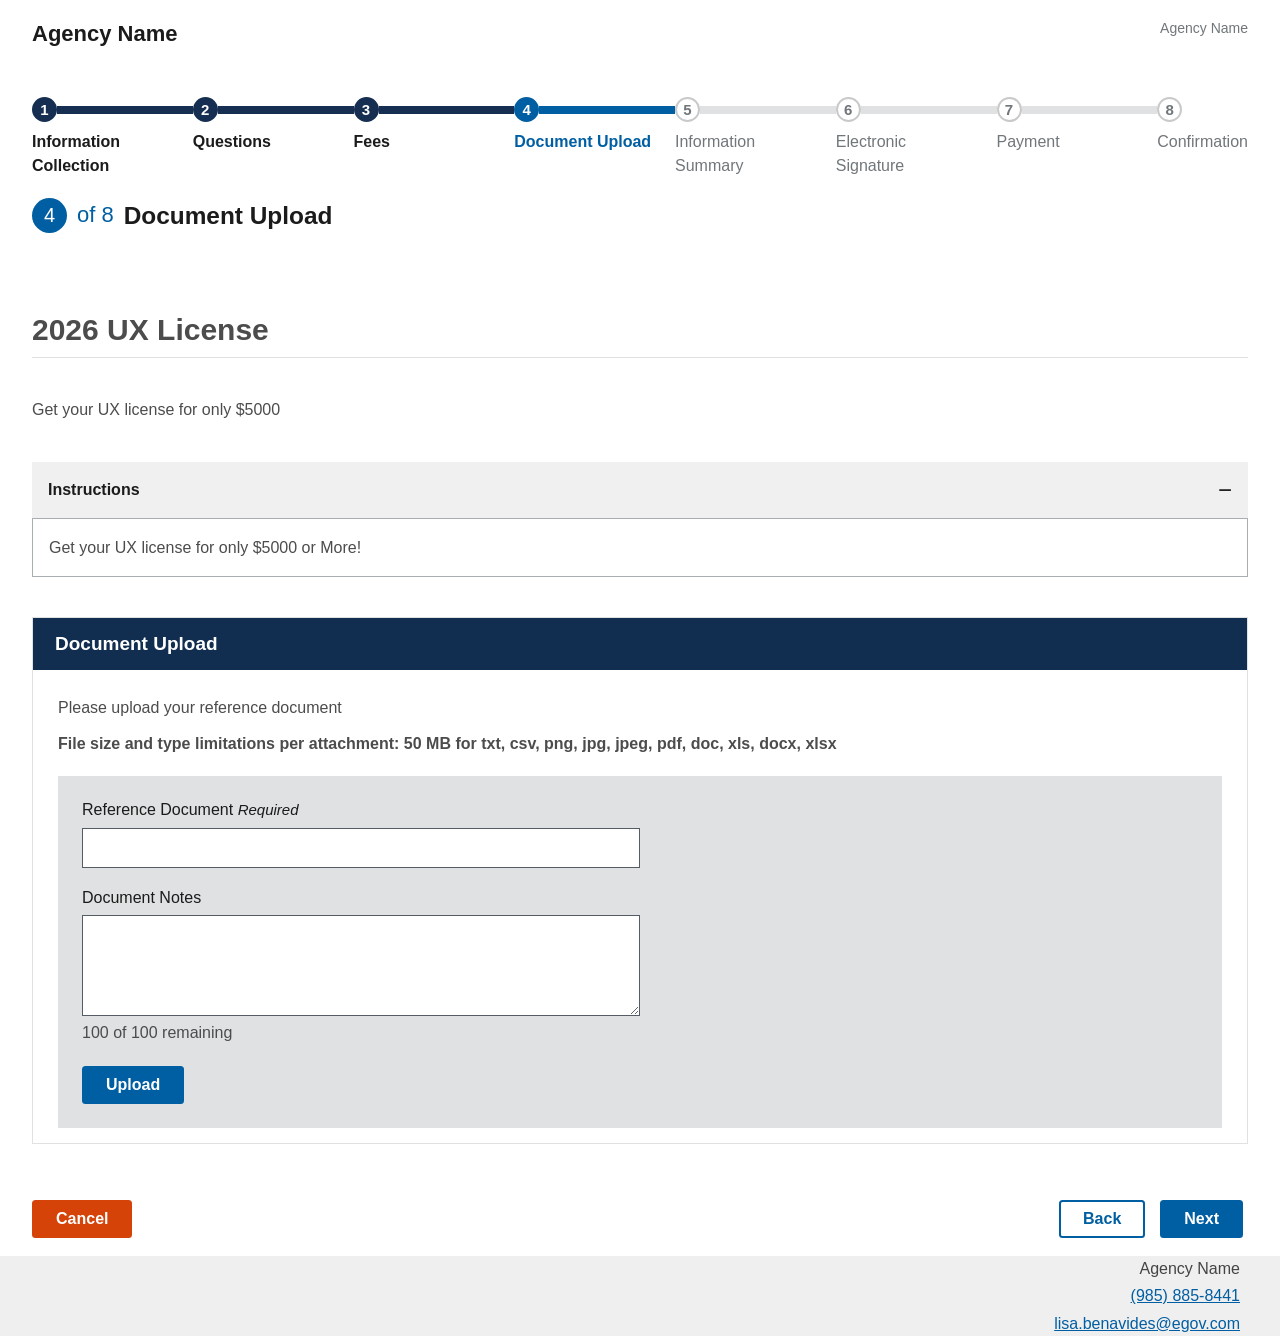
==== document-upload.html @ 4d57e280 "Fix required label pattern and reduce input widths to 50% Co-Authored-By: Claude Sonnet 4.6 <noreply" ====
<!DOCTYPE html>
<html lang="en">

<head>
  <meta charset="UTF-8" />
  <meta name="viewport" content="width=device-width, initial-scale=1.0" />
  <title>2026 UX License - Document Upload</title>
  <link rel="stylesheet" href="css/styles.css" />
  <style>
    /* Fix the CSS variable typo in styles.css for step labels */
    :root {
      --step-indicator-label-font-size: 1.6rem;
    }

    /* ===== Constituent Header ===== */
    .constituent-header {
      display: flex;
      justify-content: space-between;
      align-items: flex-start;
      padding: 1.6rem 3.2rem;
      background: #fff;
    }

    .constituent-header__brand {
      display: flex;
      flex-direction: column;
      gap: 0.4rem;
    }

    .constituent-header__agency-name {
      font-size: 2.2rem;
      font-weight: 700;
      color: #1b1b1b;
      margin: 0;
    }

    .constituent-header__aside {
      font-size: 1.4rem;
      color: #71767a;
      padding-top: 0.4rem;
    }

    /* ===== Action Buttons Bar ===== */
    .form-actions {
      display: flex;
      justify-content: space-between;
      align-items: center;
      padding: 1.6rem 0;
    }

    /* ===== Constituent Footer ===== */
    .constituent-footer {
      text-align: right;
      background: #efefef;
      padding-right: 4rem;
    }

    .constituent-footer p {
      margin: 0.2rem 0;
      font-size: 1.6rem;
      color: #444;
    }

    .constituent-footer a {
      color: #005ea2;
      text-decoration: underline;
    }

    /* Keep step indicator labels visible on constituent page */
    .usa-step-indicator__segment-label {
      font-size: 1.6rem;
    }

    /* Constituent page spacing overrides */
    .app-builder-content__heading {
      margin-top: 8rem;
      margin-bottom: 4rem;
    }
  </style>
</head>

<body>
  <div class="app-container">

    <!-- Header -->
    <header class="constituent-header">
      <div class="constituent-header__brand">
        <p class="constituent-header__agency-name">Agency Name</p>
      </div>
      <div class="constituent-header__aside">Agency Name</div>
    </header>

    <main id="main-content" class="grid-container">

      <!-- Top 8-step progress indicator -->
      <div class="usa-step-indicator margin-top-4" aria-label="Application progress">
        <ol class="usa-step-indicator__segments">
          <li class="usa-step-indicator__segment usa-step-indicator__segment--complete">
            <span class="usa-step-indicator__segment-label">Information Collection</span>
          </li>
          <li class="usa-step-indicator__segment usa-step-indicator__segment--complete">
            <span class="usa-step-indicator__segment-label">Questions</span>
          </li>
          <li class="usa-step-indicator__segment usa-step-indicator__segment--complete">
            <span class="usa-step-indicator__segment-label">Fees</span>
          </li>
          <li class="usa-step-indicator__segment usa-step-indicator__segment--current">
            <span class="usa-step-indicator__segment-label">Document Upload</span>
          </li>
          <li class="usa-step-indicator__segment">
            <span class="usa-step-indicator__segment-label">Information Summary</span>
          </li>
          <li class="usa-step-indicator__segment">
            <span class="usa-step-indicator__segment-label">Electronic Signature</span>
          </li>
          <li class="usa-step-indicator__segment">
            <span class="usa-step-indicator__segment-label">Payment</span>
          </li>
          <li class="usa-step-indicator__segment">
            <span class="usa-step-indicator__segment-label">Confirmation</span>
          </li>
        </ol>
      </div>

      <!-- Step heading -->
      <div class="usa-step-indicator__header">
        <h1 class="usa-step-indicator__heading">
          <span class="usa-step-indicator__heading-counter">4</span>
          <span class="usa-step-indicator__total-steps">of 8</span>
          <span class="usa-step-indicator__heading-text">Document Upload</span>
        </h1>
      </div>

      <!-- Title / Description -->
      <h1 class="app-builder-content__heading">2026 UX License</h1>
      <p class="app-builder-content__text">Get your UX license for only $5000</p>

      <!-- Instructions Accordion (expanded by default) -->
      <div class="usa-accordion usa-accordion--bordered" style="margin-top: 4rem; margin-bottom: 4rem;">
        <h3 class="usa-accordion__heading">
          <button type="button" class="usa-accordion__button" aria-expanded="true" aria-controls="instructions-content">
            Instructions
          </button>
        </h3>
        <div id="instructions-content" class="usa-accordion__content">
          <p style="margin: 0; font-size: 1.6rem;">Get your UX license for only $5000 or More!</p>
        </div>
      </div>

      <!-- Document Upload Blue Bar Container -->
      <div class="preview-container" style="margin-bottom: 4rem;">
        <div class="preview-container__header">Document Upload</div>
        <div class="preview-container__body">
          <p style="font-size: 1.6rem; margin: 0 0 1rem;">Please upload your reference document</p>
          <p style="font-size: 1.6rem; font-weight: 700; margin: 0 0 2rem;">File size and type limitations per attachment: 50 MB for txt, csv, png, jpg, jpeg, pdf, doc, xls, docx, xlsx</p>

          <!-- Upload form gray container -->
          <div style="background-color: #dfe1e2; padding: 2.4rem;">

            <div class="usa-form-group" style="margin-bottom: 2rem;">
              <label class="usa-label" for="reference-doc">Reference Document <span class="field-required">Required</span></label>
              <input class="usa-input" id="reference-doc" name="reference-doc" type="text" readonly style="max-width: 50%;" />
            </div>

            <div class="usa-form-group" style="margin-bottom: 0.4rem;">
              <label class="usa-label" for="doc-notes">Document Notes</label>
              <textarea class="usa-textarea" id="doc-notes" name="doc-notes" maxlength="100" rows="4"
                oninput="updateCount(this)" style="max-width: 50%;"></textarea>
            </div>
            <p id="doc-notes-count" style="font-size: 1.6rem; margin: 0 0 2rem;">100 of 100 remaining</p>

            <!-- Hidden real file picker -->
            <input type="file" id="file-picker" style="display: none;" />

            <!-- Button states -->
            <div id="upload-btn-state">
              <button type="button" class="usa-button" id="upload-btn">Upload</button>
            </div>
            <div id="save-cancel-btn-state" style="display: none; gap: 1rem; display: none;">
              <button type="button" class="usa-button" id="save-btn">Save</button>
              <button type="button" class="usa-button usa-button--secondary" id="cancel-upload-btn">Cancel</button>
            </div>
            <div id="delete-btn-state" style="display: none;">
              <button type="button" class="usa-button usa-button--secondary" id="delete-btn">Delete</button>
            </div>

          </div>
        </div>
      </div>

      <!-- Action Buttons -->
      <div class="form-actions">
        <button type="button" class="usa-button usa-button--secondary">Cancel</button>
        <div style="display: flex; gap: 1rem;">
          <button type="button" class="usa-button usa-button--outline" onclick="window.location.href='fees.html'">Back</button>
          <button type="button" class="usa-button">Next</button>
        </div>
      </div>

    </main>

    <!-- Footer -->
    <footer class="constituent-footer">
      <p>Agency Name</p>
      <p><a href="tel:9858858441">(985) 885-8441</a></p>
      <p><a href="mailto:lisa.benavides@egov.com">lisa.benavides@egov.com</a></p>
    </footer>

  </div>

  <script>
    function updateCount(textarea) {
      var remaining = 100 - textarea.value.length;
      document.getElementById('doc-notes-count').textContent = remaining + ' of 100 remaining';
    }

    var filePicker = document.getElementById('file-picker');
    var refDocInput = document.getElementById('reference-doc');
    var uploadState = document.getElementById('upload-btn-state');
    var saveCancelState = document.getElementById('save-cancel-btn-state');
    var deleteState = document.getElementById('delete-btn-state');

    function showState(state) {
      uploadState.style.display = state === 'upload' ? 'block' : 'none';
      saveCancelState.style.display = state === 'save-cancel' ? 'flex' : 'none';
      deleteState.style.display = state === 'delete' ? 'block' : 'none';
    }

    // Upload clicked — open file picker
    document.getElementById('upload-btn').addEventListener('click', function () {
      filePicker.click();
    });

    // File selected — populate input, show Save/Cancel
    filePicker.addEventListener('change', function () {
      if (filePicker.files.length > 0) {
        refDocInput.value = filePicker.files[0].name;
        showState('save-cancel');
      }
    });

    // Save clicked — show Delete
    document.getElementById('save-btn').addEventListener('click', function () {
      showState('delete');
    });

    // Cancel clicked — clear and return to Upload
    document.getElementById('cancel-upload-btn').addEventListener('click', function () {
      refDocInput.value = '';
      filePicker.value = '';
      showState('upload');
    });

    // Delete clicked — clear and return to Upload
    document.getElementById('delete-btn').addEventListener('click', function () {
      refDocInput.value = '';
      filePicker.value = '';
      showState('upload');
    });

    // Accordion toggle
    document.querySelectorAll('.usa-accordion__button').forEach(function (button) {
      button.addEventListener('click', function () {
        var expanded = this.getAttribute('aria-expanded') === 'true';
        var content = document.getElementById(this.getAttribute('aria-controls'));
        if (expanded) {
          this.setAttribute('aria-expanded', 'false');
          content.setAttribute('hidden', '');
        } else {
          this.setAttribute('aria-expanded', 'true');
          content.removeAttribute('hidden');
        }
      });
    });
  </script>
</body>

</html>
---- css/styles.css ----
/* ==========================================================================
   RLP Agency Dashboard - Custom Styles
   Built on USWDS (US Web Design System)
   ========================================================================== */

/* Base & Reset
   ========================================================================== */

html {
  box-sizing: border-box;
  font-size: 10px; /* Base font size for rem calculations */
  font-feature-settings: "kern" 1;
  font-kerning: normal;
  font-family: "Public Sans Web", -apple-system, BlinkMacSystemFont, "Segoe UI", Roboto, Helvetica, Arial, sans-serif;
}

*,
*::before,
*::after {
  box-sizing: inherit;
}

body {
  margin: 0;
  padding: 0;
  color: #444;
  background: #fff;
  overflow-x: hidden;
}

/* Typography
   ========================================================================== */

main#main-content {
  font-family: "Public Sans Web", -apple-system, BlinkMacSystemFont, "Segoe UI", Roboto, Helvetica, Arial, sans-serif;
  font-size: 1.7rem;
}

h1,
h2,
p {
  color: #4c4c4c;
}

h1 {
  font-size: 3rem;
}

h2 {
  font-size: 2.4rem;
}

p {
  font-family: "Public Sans Web", -apple-system, BlinkMacSystemFont, "Segoe UI", Roboto, Helvetica, Arial, sans-serif;
  font-size: 1.6rem;
  line-height: 1.6;
}

.page-title {
  font-family: "Public Sans Web", -apple-system, BlinkMacSystemFont, "Segoe UI", Roboto, Helvetica, Arial, sans-serif;
  font-weight: bold;
  position: relative;
}

.page-title--underlined::before {
  content: "";
  width: 100%;
  border-bottom: #4c4c4c 1px solid;
  position: absolute;
  bottom: 0;
}

@media all and (max-width: 639px) {
  .page-title {
    font-size: 2rem;
  }
}

/* Layout
   ========================================================================== */

.app-container {
  position: relative;
}

.grid-container {
  max-width: none;
  margin-left: auto;
  margin-right: auto;
  padding-left: 1.6rem;
  padding-right: 1.6rem;
}

@media all and (min-width: 1024px) {
  .grid-container {
    padding-left: 3.2rem;
    padding-right: 3.2rem;
  }
}

.grid-row {
  display: flex;
  flex-wrap: wrap;
}

.grid-row.grid-gap-2 {
  margin-left: -0.8rem;
  margin-right: -0.8rem;
}

.grid-row.grid-gap-2 > * {
  padding-left: 0.8rem;
  padding-right: 0.8rem;
}

/* Header
   ========================================================================== */

.header.management {
  background: #fff;
  z-index: 3;
}

.header.management .logo-flex {
  display: flex;
}

.header.management .skinny-header-container {
  width: 100%;
  background: #112e51;
}

.header.management .navigation {
  display: flex;
  align-items: center;
  font-size: 15px;
  color: #112e51;
}

@media all and (min-width: 640px) {
  .header.management .navigation {
    height: 90px;
  }
}

.header.management .navigation .grid-row {
  width: 100%;
  height: 100%;
}

.header.management nav {
  text-align: center;
  font-family: "Public Sans Web", "Helvetica Neue", "Helvetica", "Roboto", "Arial", sans-serif;
  font-weight: bold;
  height: 100%;
}

.header.management nav a {
  color: #1a4480;
  text-decoration: none;
  padding: 20px;
  display: flex;
  justify-content: center;
  align-items: center;
  height: 100%;
}

.header.management .header--nav-links a {
  text-decoration: none;
}

.header.management a.agency-logo-link {
  margin-right: 20px;
  align-self: center;
}

.header.management .agency-logo {
  max-height: 75px;
  max-width: 80px;
}

.header.management a.agency-name-link {
  color: #990f00;
  letter-spacing: 5px;
  text-transform: uppercase;
  display: flex;
  flex-direction: row;
  align-items: center;
  text-decoration: none;
}

.header.management .agency-name {
  font-size: 1.8rem;
}

.header.management .welcome-agency {
  display: flex;
  justify-content: flex-end;
  height: 40px;
  padding: 10px;
  color: #fff;
}

.header.management .welcome-agency a {
  color: #fff;
}

/* Navigation
   ========================================================================== */

.horizontalNav {
  background-color: #102f52;
  color: #ffffff;
  width: 100%;
  margin-bottom: 22px;
}

.horizontalNav ul li {
  display: inline-block;
  border: none;
  flex-grow: 1;
  font-size: 1.4rem;
  font-weight: 700;
  text-align: center;
  min-height: 46px;
}

.horizontalNav ul li a {
  color: #ffffff;
  padding: 15px;
  width: 100%;
  height: 100%;
  text-decoration: none;
}

.horizontalNav ul li a:hover {
  background: inherit;
  color: inherit;
  cursor: pointer;
  text-decoration: none;
}

.horizontalNav ul li.active {
  background: #fff;
}

.horizontalNav ul li.active a {
  color: #102f52;
}

.horizontalNav ul li .menuItem-inner {
  width: 100%;
  height: 100%;
}

.horizontalNav ul li .menuItem-inner a {
  display: flex;
  justify-content: center;
  align-items: center;
}

.horizontalNav ul li span {
  font-weight: 700;
  font-size: 1.4rem;
  display: inline-block;
}

.horizontalNav.main-menu {
  margin-top: 10px;
}

@media screen and (max-width: 735px) {
  .horizontalNav {
    max-width: 735px;
  }

  .horizontalNav .usa-nav__primary {
    flex-wrap: wrap;
  }
}

/* Dashboard Cards
   ========================================================================== */

.agency-home-cards {
  /* Card grid container */
}

@media (max-width: 639px) {
  .agency-home-cards > div:not(:last-child) {
    margin-bottom: 3.2rem;
  }
}

.minh-card-lg {
  min-height: 24rem;
}

.simple-card {
  /* Uses utility classes for styling */
}

.simple-card a {
  line-height: 1.8;
}

.simple-card .grid-row a {
  line-height: 1.8;
}

/* Utility Classes
   ========================================================================== */

.margin-0 {
  margin: 0;
}

.margin-top-2 {
  margin-top: 1.6rem;
}

.margin-bottom-2 {
  margin-bottom: 1.6rem;
}

fieldset.margin-bottom-4  {
  margin-bottom: 3.2rem;
}


.margin-bottom-4 {
  margin-bottom: 3.2rem;
}

.margin-right-1 {
  margin-right: 0.8rem;
}

.margin-bottom-22 {
  margin-bottom: 2.2rem;
}

.padding-2 {
  padding: 1.6rem;
}

.padding-left-0 {
  padding-left: 0;
}

.text-left {
  text-align: left;
}

.text-center {
  text-align: center !important;
}

.text-right {
  text-align: right;
}

.text-bold {
  font-weight: 700;
}

.text-primary {
  color: #005ea2;
}

.bg-base-lightest {
  background-color: #f0f0f0;
}

.border-bottom-2px {
  border-bottom: 2px solid;
}

.border-base-lighter {
  border-color: #dfe1e2;
}

.display-flex {
  display: flex;
}

.flex {
  display: flex;
}

.flex-1 {
  flex: 1 1 0%;
}

.flex-column {
  flex-direction: column;
}

.flex-justify-end {
  justify-content: flex-end;
}

.height-full {
  height: 100%;
}

.height-mobile {
  /* Mobile height adjustments if needed */
}

.cursor-pointer {
  cursor: pointer;
}

.font-family-sans {
  font-family: "Public Sans Web", -apple-system, BlinkMacSystemFont, "Segoe UI", Roboto, Helvetica, Arial, sans-serif;
}

/* Tablet Grid Columns
   ========================================================================== */

@media (min-width: 640px) {
  .tablet\:grid-col {
    flex: 1 1 0%;
  }

  .tablet\:grid-col-4 {
    flex: 0 0 auto;
    width: 33.33333%;
  }

  .tablet\:grid-col-6 {
    flex: 0 0 auto;
    width: 50%;
  }

  .tablet\:grid-col-auto {
    flex: 0 0 auto;
    width: auto;
  }
}

/* Grid Columns
   ========================================================================== */

.grid-col-5 {
  flex: 0 0 auto;
  width: 100%;
}

@media (min-width: 640px) {
  .grid-col-5 {
    width: 20%;
  }
}

.grid-col-6 {
  flex: 0 0 auto;
  width: 100%;
}

@media (min-width: 640px) {
  .grid-col-6 {
    width: 50%;
  }
}

/* USWDS Component Overrides
   ========================================================================== */

.usa-nav__primary {
  display: flex;
  padding-left: 0;
  list-style: none;
  margin: 0;
}

.usa-nav__primary-item {
  /* Navigation item styles */
}

.usa-link {
  color: #005ea2;
  text-decoration: underline;
}

.usa-link:hover {
  color: #1a4480;
}

.usa-button {
  font-family: "Public Sans Web", -apple-system, BlinkMacSystemFont, "Segoe UI", Roboto, Helvetica, Arial, sans-serif;
  font-size: 1.6rem;
  line-height: 1;
  color: #fff;
  background-color: #005ea2;
  appearance: none;
  border: 0;
  border-radius: 0.35rem;
  cursor: pointer;
  display: inline-block;
  font-weight: 700;
  margin-right: 0.5rem;
  padding: 1.1rem 2.4rem;
  text-align: center;
  text-decoration: none;
}

.usa-button:hover {
  background-color: #1a4480;
  border-bottom: 0;
  color: #fff;
  text-decoration: none;
}

.usa-button:disabled,
.usa-button[aria-disabled="true"] {
  color: #454545;
  background-color: #c9c9c9;
  cursor: not-allowed;
  opacity: 1;
}

.usa-button--unstyled {
  background-color: transparent;
  border: 0;
  border-radius: 0;
  color: #005ea2;
  font-weight: normal;
  margin: 0;
  padding: 0;
  text-align: left;
  text-decoration: underline;
}

.usa-button--unstyled:hover {
  background-color: transparent;
  color: #1a4480;
}

.usa-button--outline {
  background-color: transparent;
  box-shadow: inset 0 0 0 2px #005ea2;
  color: #005ea2;
}

.usa-button--outline:hover {
  background-color: transparent;
  box-shadow: inset 0 0 0 2px #1a4480;
  color: #1a4480;
}

.usa-button--accent-warm {
  background-color: #fa9441;
  color: #1b1b1b;
}

.usa-button--accent-warm:hover {
  background-color: #c05600;
  color: #fff;
}

.usa-button--accent-cool {
  background-color: #00bde3;
  color: #1b1b1b;
}

.usa-button--accent-cool:hover {
  background-color: #28a0cb;
  color: #fff;
}

.usa-header {
  /* USWDS header component */
}

.usa-banner__header-text {
  font-size: 1.2rem;
  line-height: 1.2;
  margin: 0;
}

/* Focus States
   ========================================================================== */

input:focus,
textarea:focus,
select:focus {
  box-shadow: 0 0 3px #3e94cf, 0 0 7px #3e94cf;
}

.gradient-bg-primary:focus {
  border: 0;
  outline: none;
}

/* Forms
   ========================================================================== */

.usa-fieldset {
  border: none;
  margin: 0;
  padding: 0;
}

.usa-fieldset legend {
  display: block;
  font-weight: 700;
  font-size: 1.6rem;
  line-height: 1.2;
  margin-top: 0;
  margin-bottom: 0.8rem;
  color: #1b1b1b;
  font-weight: normal;
}

.usa-radio {
  margin-bottom: 0.8rem;
}

.radio-group-inline {
  display: flex;
  gap: 2rem;
  flex-wrap: wrap;
}

.radio-group-inline .usa-radio {
  margin-bottom: 0;
}

.usa-radio__input {
  position: absolute;
  left: -999em;
}

.usa-radio__input:checked + .usa-radio__label::before {
  background-color: #005ea2;
  box-shadow: 0 0 0 2px #005ea2, inset 0 0 0 2px #fff;
}

.usa-radio__label {
  cursor: pointer;
  display: block;
  font-weight: normal !important;
  margin-bottom: 0;
  padding-left: 3.2rem;
  position: relative;
  font-size: 1.6rem;
}

.usa-checkbox {
  margin-bottom: 0.8rem;
}

.usa-checkbox__input {
  position: absolute;
  left: -999em;
  opacity: 0;
}

.usa-checkbox__label {
  cursor: pointer;
  display: block;
  font-weight: normal !important;
  margin-bottom: 0;
  padding-left: 3.2rem;
  position: relative;
  font-size: 1.6rem;
}

.usa-checkbox__label::before {
  content: "";
  display: block;
  left: 0;
  position: absolute;
  height: 2rem;
  width: 2rem;
  background: #fff;
  border: 2px solid #71767a;
  border-radius: 0.2rem;
  top: 0;
}

.usa-checkbox__input:checked + .usa-checkbox__label::before {
  background-color: #005ea2;
  border-color: #005ea2;
}

.usa-checkbox__input:checked + .usa-checkbox__label::after {
  content: "";
  display: block;
  position: absolute;
  left: 0.6rem;
  top: 0.3rem;
  width: 0.5rem;
  height: 1rem;
  border: solid #fff;
  border-width: 0 0.2rem 0.2rem 0;
  transform: rotate(45deg);
}

.usa-checkbox__input:focus + .usa-checkbox__label::before {
  outline: 0.2rem solid #2491ff;
  outline-offset: 0.2rem;
}

.usa-checkbox__input:disabled + .usa-checkbox__label {
  cursor: not-allowed;
  opacity: 0.5;
}

.usa-checkbox__input:disabled + .usa-checkbox__label::before {
  cursor: not-allowed;
  background-color: #f0f0f0;
  border-color: #c9c9c9;
}

.usa-checkbox__input:checked:disabled + .usa-checkbox__label::before {
  background-color: #005ea2;
  border-color: #005ea2;
}

.usa-radio__label::before {
  content: "";
  display: block;
  left: 0;
  position: absolute;
  height: 2rem;
  width: 2rem;
  background: #fff;
  border: 2px solid #565c65;
  border-radius: 50%;
}

.usa-label {
  display: block;
  font-weight: normal;
  font-size: 1.6rem;
  line-height: 1.2;
  margin-top: 0;
  margin-bottom: 0.8rem;
  color: #1b1b1b;
}

.usa-legend {
  font-weight: normal;
}

.field-required {
  font-style: italic;
  font-size: 1.5rem;
  font-weight: normal;
  color: #1b1b1b;
}

.usa-hint {
  font-size: 1.4rem;
  color: #71767a;
  margin-bottom: 0.4rem;
}

.usa-select,
.usa-input {
  font-family: "Public Sans Web", -apple-system, BlinkMacSystemFont, "Segoe UI", Roboto, Helvetica, Arial, sans-serif;
  font-size: 1.6rem;
  line-height: 1.3;
  border: 1px solid #565c65;
  border-radius: 0;
  color: #1b1b1b;
  background-color: #fff;
  display: block;
  height: 4rem;
  margin-top: 0;
  max-width: none;
  padding: 0.8rem;
  width: 100%;
}

.usa-select:focus,
.usa-input:focus {
  outline: 0.25rem solid #2491ff;
  outline-offset: 0;
  border-color: #1a4480;
}

.usa-textarea {
  font-family: "Public Sans Web", -apple-system, BlinkMacSystemFont, "Segoe UI", Roboto, Helvetica, Arial, sans-serif;
  font-size: 1.6rem;
  line-height: 1.3;
  border: 1px solid #565c65;
  border-radius: 0;
  color: #1b1b1b;
  background-color: #fff;
  display: block;
  margin-top: 0;
  max-width: none;
  padding: 0.8rem;
  width: 100%;
}

.usa-textarea:focus {
  outline: 0.25rem solid #2491ff;
  outline-offset: 0;
  border-color: #1a4480;
}

.character-counter {
  font-size: 1.4rem;
  color: #71767a;
  margin-top: 0.4rem;
}

/* Status Text
   ========================================================================== */

/* Green - Active, Approved, Live, Paid, Completed */
.status-active,
.status-approved,
.status-live,
.status-paid,
.status-completed {
  color: #417505;
}

/* Yellow - Pending/Open, Assigned, Approved - Awaiting Payment */
.status-pending,
.status-open,
.status-assigned,
.status-approved-awaiting-payment {
  color: #8F5800;
}

/* Red - Rejected/Denied/Cancelled/Past Due/Terminated */
.status-rejected,
.status-denied,
.status-cancelled,
.status-past-due,
.status-terminated {
  color: #CD2026;
}

/* Dark Red - Expired/Revoked/Withdrawn/Decommissioned/Retired */
.status-expired,
.status-revoked,
.status-withdrawn,
.status-decommissioned,
.status-retired {
  color: #80252A;
}

/* Cool Blue - In Progress, Rejected for Resubmission/Inactive, In Cart */
.status-in-progress,
.status-rejected-for-resubmission,
.status-inactive,
.status-in-cart {
  color: #205493;
}

/* Warm Orange - On Hold, Suspended, Payment in Process */
.status-on-hold,
.status-suspended,
.status-payment-in-process {
  color: #A34900;
}

/* Draft Blue - In Review, Draft, Initiated */
.status-in-review,
.status-draft,
.status-initiated {
  color: #13669A;
}

/* Gray - Archived */
.status-archived {
  color: #5C5F66;
}

/* Pagination
   ========================================================================== */

.usa-pagination {
  font-family: "Public Sans Web", -apple-system, BlinkMacSystemFont, "Segoe UI", Roboto, Helvetica, Arial, sans-serif;
}

.usa-pagination__list {
  display: flex;
  list-style: none;
  margin: 0;
  padding: 0;
  align-items: center;
  gap: 0.5rem;
}

.usa-pagination__item {
  display: inline-block;
}

.usa-pagination__button,
.usa-pagination__link {
  color: #005ea2;
  text-decoration: none;
  display: inline-block;
  padding: 0.8rem 1.2rem;
  font-size: 1.6rem;
  line-height: 1;
  min-width: 4rem;
  text-align: center;
  background-color: transparent;
  border: none;
  cursor: pointer;
}

.usa-pagination__button:hover,
.usa-pagination__link:hover {
  background-color: #f0f0f0;
  color: #1a4480;
  text-decoration: underline;
}

.usa-pagination__button.usa-current {
  background-color: #112e51;
  color: #fff;
  font-weight: 700;
}

.usa-pagination__button.usa-current:hover {
  background-color: #102f52;
  text-decoration: none;
}

.usa-pagination__link-text {
  margin: 0 0.4rem;
}

.usa-pagination__arrow .usa-pagination__link {
  display: flex;
  align-items: center;
  gap: 0.4rem;
}

/* Tables
   ========================================================================== */

.table-controls {
  display: flex;
  justify-content: space-between;
  align-items: center;
  margin-bottom: 1.6rem;
}

.table-controls__left strong {
  font-size: 1.6rem;
  font-weight: 700;
}

.table-controls__right {
  display: flex;
  align-items: center;
  gap: 0.8rem;
}

.table-controls__label {
  font-size: 1.6rem;
  font-weight: normal;
  margin: 0;
}

.table-controls__select {
  width: auto;
  min-width: 8rem;
  margin: 0;
}

.column-header-dropdown {
  position: relative;
  display: inline-block;
  margin-right: 1.6rem;
}

.column-header-select {
  font-family: "Public Sans Web", -apple-system, BlinkMacSystemFont, "Segoe UI", Roboto, Helvetica, Arial, sans-serif;
  font-size: 1.6rem;
  line-height: 1.3;
  border: 1px solid #565c65;
  border-radius: 0;
  color: #1b1b1b;
  background-color: #fff;
  padding: 0.8rem 3rem 0.8rem 0.8rem;
  cursor: pointer;
  text-align: left;
  position: relative;
  min-width: 15rem;
}

.column-header-select::after {
  content: "▼";
  position: absolute;
  right: 0.8rem;
  top: 50%;
  transform: translateY(-50%);
  font-size: 1rem;
}

.column-header-menu {
  position: absolute;
  top: 100%;
  left: 0;
  background: #fff;
  border: 1px solid #565c65;
  box-shadow: 0 2px 4px rgba(0, 0, 0, 0.1);
  min-width: 200px;
  z-index: 1000;
  margin-top: 0.2rem;
}

.column-header-menu[hidden] {
  display: none;
}

.column-header-option {
  display: flex;
  align-items: center;
  padding: 0.8rem 1.2rem;
  cursor: pointer;
  font-size: 1.6rem;
  border-bottom: 1px solid #dfe1e2;
}

.column-header-option:last-child {
  border-bottom: none;
}

.column-header-option:hover {
  background-color: #f0f0f0;
}

.column-header-option input[type="checkbox"] {
  margin-right: 0.8rem;
  cursor: pointer;
}

.column-header-option input[type="checkbox"]:disabled {
  cursor: not-allowed;
}

.usa-table {
  font-family: "Public Sans Web", -apple-system, BlinkMacSystemFont, "Segoe UI", Roboto, Helvetica, Arial, sans-serif;
  border-collapse: collapse;
  border-spacing: 0;
  font-size: 1.6rem;
  line-height: 1.6;
  margin: 0;
  text-align: left;
  width: 100%;
}

.usa-table thead th {
  background-color: #f0f0f0;
  font-weight: 700;
  padding: 1.2rem 1.6rem;
  border-bottom: 1px solid #aeb0b5;
  white-space: nowrap;
}

.usa-table thead th[role="columnheader"] {
  cursor: pointer;
}

.sort-arrows {
  display: inline-block;
  position: relative;
  width: 10px;
  height: 12px;
  margin-left: 0.4rem;
  vertical-align: middle;
}

.sort-arrows::before {
  content: "";
  position: absolute;
  left: 0;
  top: 0;
  width: 0;
  height: 0;
  border-left: 4px solid transparent;
  border-right: 4px solid transparent;
  border-bottom: 5px solid #71767a;
}

.sort-arrows::after {
  content: "";
  position: absolute;
  left: 0;
  bottom: 0;
  width: 0;
  height: 0;
  border-left: 4px solid transparent;
  border-right: 4px solid transparent;
  border-top: 5px solid #71767a;
}

.usa-table tbody td {
  background-color: #fff;
  font-weight: normal;
  padding: 1.2rem 1.6rem;
  border-bottom: 1px solid #aeb0b5;
}

.usa-table--borderless thead th {
  border-left: none;
  border-right: none;
  border-top: none;
}

.usa-table--striped tbody tr:nth-child(even) td {
  background-color: #f0f0f0;
}

.icon-button {
  background: none;
  border: none;
  cursor: pointer;
  padding: 0;
  display: inline-flex;
  align-items: center;
  justify-content: center;
  line-height: 0;
}

.icon-button:hover {
  opacity: 0.8;
}

.icon-button img {
  display: block;
}

/* Task Detail
   ========================================================================== */

.task-container {
  border: 1px solid #aeb0b5;
}

.task-header {
  background-color: #102f52;
  color: #fff;
  padding: 2rem;
}

.task-header-line {
  font-size: 2rem;
  line-height: 1.4;
  margin-bottom: 0.8rem;
}

.task-header-line:last-child {
  margin-bottom: 0;
}

.task-header-line strong {
  font-weight: 700;
}

.task-control-actions {
  background: #fff;
  border: 1px solid #112e51;
  margin: 20px 20px 40px 20px;
  padding: 0.9em;
  position: sticky;
  top: 0.5em;
  z-index: 2;
}

.task-controls {
  display: flex;
  gap: 1rem;
  align-items: center;
}

.button-divider {
  display: inline-block;
  width: 2px;
  height: 4rem;
  background-color: #a9aeb1;
  margin: 0 1rem;
}

.button-right {
  margin-left: auto;
}

.task-content-section {
  margin: 20px 20px 0 20px;
}

.task-content-section h2 {
  margin-top: 0;
  margin-bottom: 1.6rem;
}

.task-content-section h2 a {
  color: #1b1b1b;
  text-decoration: none;
}

.task-content-section h2 a:hover {
  text-decoration: underline;
}

/* Icon Key
   ========================================================================== */

.icon-key-grid {
  display: grid;
  grid-template-columns: repeat(4, 1fr);
  gap: 2rem;
  padding: 1.6rem 0;
}

@media (max-width: 1023px) {
  .icon-key-grid {
    grid-template-columns: repeat(2, 1fr);
  }
}

@media (max-width: 639px) {
  .icon-key-grid {
    grid-template-columns: 1fr;
  }
}

.icon-key-item {
  display: flex;
  align-items: center;
  gap: 1rem;
  font-size: 1.6rem;
}

.icon-key-item img {
  flex-shrink: 0;
}

/* Accordions
   ========================================================================== */

.usa-accordion {
  list-style-type: none;
  color: #1b1b1b;
  margin: 0;
  padding: 0;
  width: 100%;
  font-size: 1.06rem;
  line-height: 1.5;
}

.usa-accordion__heading {
  margin: 0;
  font-size: 1.06rem;
  font-weight: normal;
}

.usa-accordion__button {
  background-color: #f0f0f0;
  border: none;
  border-radius: 0;
  color: #1b1b1b;
  cursor: pointer;
  display: flex;
  justify-content: space-between;
  align-items: center;
  font-weight: 700;
  margin: 0;
  padding: 1.6rem;
  text-align: left;
  text-decoration: none;
  width: 100%;
  font-size: 1.6rem;
}

.usa-accordion__button::after {
  content: "+";
  font-size: 2.4rem;
  font-weight: 400;
  line-height: 1;
  color: #1b1b1b;
}

.usa-accordion__button:hover {
  background-color: #dfe1e2;
  color: #1b1b1b;
}

.usa-accordion__button[aria-expanded="true"] {
  background-color: #f0f0f0;
  color: #1b1b1b;
}

.usa-accordion__button[aria-expanded="true"]::after {
  content: "−";
}

.usa-accordion__button[aria-expanded="true"]:hover {
  background-color: #dfe1e2;
  color: #1b1b1b;
}

.usa-accordion--bordered .usa-accordion__heading {
  border-bottom: 1px solid #a9aeb1;
  margin-top: 0.8rem;
}

.usa-accordion--bordered .usa-accordion__heading:first-child {
  margin-top: 0;
}

.usa-accordion__content {
  background-color: #fff;
  padding: 1.6rem;
  overflow: auto;
}

.usa-accordion--bordered .usa-accordion__content {
  border: 1px solid #a9aeb1;
  border-top: none;
}

.usa-accordion__content[hidden] {
  display: none;
}

/* Horizontal Tabs
   ========================================================================== */

.horizontal-tabs {
  display: flex;
  gap: 0.8rem;
  margin-top: 1.6rem;
}

.horizontal-tab {
  flex: 1;
  background-color: #dfe1e2;
  border: none;
  border-top: 4px solid transparent;
  color: #1b1b1b;
  cursor: pointer;
  font-family: "Public Sans Web", -apple-system, BlinkMacSystemFont, "Segoe UI", Roboto, Helvetica, Arial, sans-serif;
  font-size: 1.6rem;
  font-weight: 700;
  padding: 1.6rem 2rem;
  text-align: center;
}

.horizontal-tab.active {
  background-color: #fff;
  border-top-color: #005ea2;
}

.horizontal-tab:hover {
  background-color: #f0f0f0;
}

.horizontal-tab.active:hover {
  background-color: #fff;
}

.tab-content {
  background-color: #fff;
  border: 1px solid #dfe1e2;
  border-top: none;
  padding: 2rem;
}

.tab-panel {
  display: none;
}

.tab-panel.active {
  display: block;
}

/* Breadcrumbs
   ========================================================================== */

.breadcrumb-row {
  display: flex;
  justify-content: space-between;
  align-items: center;
}

.claimant-info {
  font-size: 1.6rem;
}

.usa-breadcrumb {
  font-size: 1.4rem;
}

.usa-breadcrumb__list {
  list-style: none;
  margin: 0;
  padding: 0;
  display: flex;
  flex-wrap: wrap;
}

.usa-breadcrumb__list-item {
  display: inline;
}

.usa-breadcrumb__list-item:not(:last-child)::after {
  content: "›";
  color: #71767a;
  padding: 0 0.8rem;
}

.usa-breadcrumb__link {
  color: #005ea2;
  text-decoration: underline;
}

.usa-breadcrumb__link:hover {
  color: #1a4480;
}

.usa-breadcrumb__list-item.usa-current span {
  color: #000;
  font-weight: 700;
}

/* Modals
   ========================================================================== */

.modal {
  position: fixed;
  top: 0;
  left: 0;
  width: 100%;
  height: 100%;
  z-index: 9999;
  display: flex;
  align-items: center;
  justify-content: center;
}

.modal[hidden] {
  display: none;
}

.modal-overlay {
  position: fixed;
  top: 0;
  left: 0;
  width: 100%;
  height: 100%;
  background-color: rgba(0, 0, 0, 0.7);
}

.modal-content {
  position: relative;
  background-color: #fff;
  width: 90%;
  max-width: 640px;
  max-height: 90vh;
  overflow-y: auto;
  z-index: 10000;
  box-shadow: 0 4px 12px rgba(0, 0, 0, 0.3);
}

.modal-header {
  background-color: #102f52;
  color: #fff;
  padding: 2rem;
  display: flex;
  justify-content: space-between;
  align-items: center;
}

.modal-title {
  margin: 0;
  font-size: 2.4rem;
  font-weight: 700;
  color: #fff;
}

.modal-close {
  background: none;
  border: none;
  color: #fff;
  cursor: pointer;
  padding: 0;
  display: flex;
  align-items: center;
  justify-content: center;
}

.modal-close:hover {
  opacity: 0.8;
}

.modal-close svg {
  width: 24px;
  height: 24px;
}

.modal-body {
  padding: 2rem;
}

.modal-footer {
  padding: 2rem;
  padding-top: 0;
  display: flex;
  gap: 1rem;
}

.text-error {
  color: #b50909;
}

.usa-button--secondary {
  background-color: #d54309;
  color: #fff;
}

.usa-button--secondary:hover {
  background-color: #b50909;
  color: #fff;
}

.date-input-wrapper {
  position: relative;
}

.date-picker-wrapper {
  position: relative;
  display: flex;
  align-items: center;
  max-width: 155px;
}

.date-picker-wrapper .usa-input {
  flex: 1;
  padding-right: 4.4rem;
}

.date-picker-button {
  position: absolute;
  right: 0;
  top: 0;
  bottom: 0;
  width: 4rem;
  background-color: #112e51;
  border: none;
  border-radius: 0;
  cursor: pointer;
  display: flex;
  align-items: center;
  justify-content: center;
  color: #fff;
  padding: 0;
}

.date-picker-button:hover {
  background-color: #102f52;
}

.date-picker-button svg {
  width: 20px;
  height: 20px;
}

/* Profile Page
   ========================================================================== */

.profile-header {
  background-color: #112e51;
  color: #fff;
  padding: 1.6rem 2rem;
  margin-top: 1.6rem;
}

.profile-header__title {
  margin: 0;
  font-size: 2rem;
  font-weight: 400;
  color: #fff;
}

.profile-content {
  background-color: #fff;
  border: 1px solid #aeb0b5;
  padding: 0 20px 40px 20px;
  margin-bottom: 2rem;
}

.profile-content__header {
  display: flex;
  justify-content: space-between;
  align-items: center;
  margin-top: 2rem;
  margin-bottom: 2rem;
  padding-bottom: 1.6rem;
  border-bottom: 2px solid #1b1b1b;
}

.profile-content__heading {
  margin: 0;
  font-size: 2.4rem;
  font-weight: 400;
  color: #1b1b1b;
}

.profile-delete-btn {
  background-color: transparent;
  border: 2px solid #CD2026;
  color: #CD2026;
  font-weight: 700;
}

.profile-delete-btn:hover {
  background-color: #CD2026;
  color: #fff;
  border: 2px solid #CD2026;
}

.profile-info {
  display: grid;
  grid-template-columns: 1fr 1fr;
  gap: 2rem;
  margin-bottom: 2rem;
}

@media (max-width: 639px) {
  .profile-info {
    grid-template-columns: 1fr;
  }
}

.profile-info__column {
  display: flex;
  flex-direction: column;
  gap: 0.8rem;
}

.profile-info__row {
  display: flex;
  font-size: 1.6rem;
}

.profile-info__label {
  font-weight: normal;
  margin-right: 0.8rem;
  color: #1b1b1b;
}

.profile-info__value {
  color: #1b1b1b;
}

.profile-tabs {
  display: flex;
  gap: 0.8rem;
  margin: 2rem 0 2rem;
}

.profile-tab {
  flex: 1;
  background-color: #dfe1e2;
  border: none;
  border-top: 4px solid transparent;
  color: #1b1b1b;
  cursor: pointer;
  font-family: "Public Sans Web", -apple-system, BlinkMacSystemFont, "Segoe UI", Roboto, Helvetica, Arial, sans-serif;
  font-size: 1.6rem;
  font-weight: 700;
  padding: 1rem 1.6rem;
  text-align: center;
  white-space: nowrap;
}

.profile-tab.active {
  background-color: #fff;
  border-top-color: #112e51;
}

.profile-tab:hover {
  background-color: #f0f0f0;
}

.profile-tab.active:hover {
  background-color: #fff;
}

.profile-tab-content {
  background-color: #fff;
}

.profile-tab-content .tab-panel {
  display: none;
}

.profile-tab-content .tab-panel.active {
  display: block;
}

/* Inspection View
   ========================================================================== */

.inspection-content {
  padding: 2rem;
}

.inspection-info {
  display: flex;
  flex-direction: column;
  gap: 0.8rem;
}

.inspection-info__item {
  font-size: 1.6rem;
  line-height: 1.6;
}

.inspection-info__label {
  font-weight: normal;
  margin-right: 0.5rem;
}

.inspection-info__value {
  font-weight: normal;
}

.category-filter-row {
  display: flex;
  justify-content: flex-end;
  margin-bottom: 1.6rem;
}

.usa-button-group {
  display: inline-block;
}

.usa-button-group--segmented .usa-button-group__list {
  display: flex;
  list-style: none;
  margin: 0;
  padding: 0;
  gap: 0;
}

.usa-button-group__item {
  display: inline-block;
}

.usa-button-group--segmented .usa-button {
  border-radius: 0;
  margin-right: 0;
}

.usa-button-group--segmented .usa-button-group__item:first-child .usa-button {
  border-top-left-radius: 0.35rem;
  border-bottom-left-radius: 0.35rem;
}

.usa-button-group--segmented .usa-button-group__item:last-child .usa-button {
  border-top-right-radius: 0.35rem;
  border-bottom-right-radius: 0.35rem;
}

.category-filter-btn {
  background-color: #fff;
  color: #005ea2;
  box-shadow: inset 0 0 0 2px #005ea2;
}

.category-filter-btn:hover {
  background-color: #f0f0f0;
  color: #1a4480;
  box-shadow: inset 0 0 0 2px #1a4480;
}

.category-filter-btn.active {
  background-color: #005ea2;
  color: #fff;
  box-shadow: inset 0 0 0 2px #005ea2;
}

.category-filter-btn.active:hover {
  background-color: #1a4480;
  color: #fff;
  box-shadow: inset 0 0 0 2px #1a4480;
}

/* Screen Reader Only
   ========================================================================== */

.usa-skipnav {
  position: absolute;
  left: -999em;
}

.usa-skipnav:focus {
  position: static;
  left: auto;
}

/* Success Notification
   ========================================================================== */

.notification {
  position: fixed;
  top: 50px;
  left: -400px;
  display: flex;
  align-items: center;
  gap: 1.2rem;
  background-color: #f0f0f0;
  padding: 1.6rem 2.4rem;
  border-radius: 0 0.4rem 0.4rem 0;
  border-left: 0.8rem solid #00a91c;
  box-shadow: 0 0.4rem 0.8rem rgba(0, 0, 0, 0.15);
  z-index: 10000;
  transition: left 0.4s cubic-bezier(0.34, 1.56, 0.64, 1);
  min-width: 300px;
}

.notification.show {
  left: 0;
}

.notification.hide {
  left: -400px;
}

.notification-icon {
  flex-shrink: 0;
}

.notification-text {
  font-size: 1.6rem;
  color: #1b1b1b;
  font-weight: 400;
}

/* USWDS Error Styles
   ========================================================================== */

/* Error Alert */
.usa-alert {
  position: relative;
  padding: 1.6rem 1.6rem 1.6rem 6rem;
  background-color: #f4e3db;
  border-left: 0.5rem solid #d54309;
  margin-bottom: 2.4rem;
}

.usa-alert--error {
  background-color: #f4e3db;
  border-left-color: #d54309;
}

.usa-alert--success {
  background-color: #ecf3ec;
  border-left-color: #00a91c;
}

.usa-alert--info {
  background-color: #e7f6f8;
  border-left-color: #00bde3;
}

.usa-alert__body {
  position: relative;
}

.usa-alert__heading {
  font-size: 1.8rem;
  font-weight: 700;
  margin: 0 0 0.8rem 0;
  color: #1b1b1b;
}

.usa-alert__text {
  font-size: 1.6rem;
  margin: 0;
  color: #1b1b1b;
  line-height: 1.5;
}

.usa-alert::before {
  content: "";
  position: absolute;
  left: 1.6rem;
  top: 1.6rem;
  width: 3.2rem;
  height: 3.2rem;
  background-color: #d54309;
  border-radius: 50%;
}

.usa-alert::after {
  content: "!";
  position: absolute;
  left: 2.8rem;
  top: 2rem;
  color: #fff;
  font-size: 2.4rem;
  font-weight: 700;
  line-height: 1;
}

.usa-alert--success::before {
  background-color: #00a91c;
}

.usa-alert--success::after {
  content: "✓";
  left: 2.7rem;
}

.usa-alert--info::before {
  background-color: #00bde3;
}

.usa-alert--info::after {
  content: "i";
  left: 3rem;
  font-style: italic;
}

/* Field Level Error Styles */
.usa-form-group--error {
  position: relative;
  padding-left: 1.6rem;
  border-left: 0.4rem solid #d54309;
  padding-bottom: 0.8rem;
}

.usa-form-group--error .usa-label {
  font-weight: 700 !important;
}

.usa-error-message {
  display: block;
  color: #b50909;
  font-size: 1.6rem;
  font-weight: 700;
  margin-top: 0.4rem;
  margin-bottom: 0.8rem;
  padding-top: 0.4rem;
}

.usa-input--error,
.usa-select--error,
.usa-textarea--error {
  border: 0.4rem solid #d54309;
  border-width: 0.4rem;
}

.usa-input--error:focus,
.usa-select--error:focus,
.usa-textarea--error:focus {
  outline: 0.4rem solid #2491ff;
  outline-offset: 0.4rem;
}

[hidden] {
  display: none !important;
}

/* Step Indicator - USWDS Compliant
   ========================================================================== */

:root {
  --step-indicator-bg-color: #ffffff;
  --step-indicator-bar-height: 0.8rem;
  --step-indicator-counter-size: 2.5rem;
  --step-indicator-counter-font-size: 1.5rem;
  --step-indicator-label-font-size: -33.4rem;
  
  /* Active/Current step */
  --step-indicator-current-color: #005ea2;
  --step-indicator-current-bar-color: #005ea2;
  
  /* Completed/Visited step */
  --step-indicator-complete-color: #162e51;
  --step-indicator-complete-bar-color: #162e51;
  
  /* Pending/Incomplete step */
  --step-indicator-pending-color: #71767a;
  --step-indicator-pending-bg: #ffffff;
  --step-indicator-pending-border: #c9c9c9;
  --step-indicator-pending-bar-color: #dfe1e2;
}

.usa-step-indicator {
  margin: 3rem 0 0 0;
  padding: 0;
  counter-reset: usa-step-indicator;
}

.usa-step-indicator__segments {
  display: flex;
  align-items: flex-start;
  list-style: none;
  margin: 0;
  padding: 0;
  position: relative;
  justify-content: space-between;
}

.usa-step-indicator__segment {
  flex: 1;
  display: flex;
  flex-direction: column;
  align-items: flex-start;
  position: relative;
  padding-right: 2rem;
}

.usa-step-indicator__segment:last-child {
  padding-right: 0;
  flex: 0;
}

/* Progress bar connecting circles */
.usa-step-indicator__segment::after {
  content: "";
  position: absolute;
  top: calc(var(--step-indicator-counter-size) / 2 - var(--step-indicator-bar-height) / 2);
  left: var(--step-indicator-counter-size);
  right: 0;
  height: var(--step-indicator-bar-height);
  background-color: var(--step-indicator-pending-bar-color);
  z-index: 1;
}

.usa-step-indicator__segment:last-child::after {
  display: none;
}

/* Counter circle */
.usa-step-indicator__segment::before {
  content: counter(usa-step-indicator);
  counter-increment: usa-step-indicator;
  width: var(--step-indicator-counter-size);
  height: var(--step-indicator-counter-size);
  min-width: var(--step-indicator-counter-size);
  border-radius: 50%;
  display: flex;
  align-items: center;
  justify-content: center;
  background-color: var(--step-indicator-pending-bg);
  color: var(--step-indicator-pending-color);
  border: 0.25rem solid var(--step-indicator-pending-border);
  font-weight: 700;
  font-size: var(--step-indicator-counter-font-size);
  line-height: 1;
  position: relative;
  z-index: 2;
  margin-bottom: 0.75rem;
}

/* Step label */
.usa-step-indicator__segment-label {
  font-size: var(--step-indicator-label-font-size);
  color: var(--step-indicator-pending-color);
  font-weight: 400;
  line-height: 1.5;
  max-width: 18rem;
}

/* Completed/Visited Step */
.usa-step-indicator__segment--complete::before {
  background-color: var(--step-indicator-complete-color);
  color: #ffffff;
  border-color: var(--step-indicator-complete-color);
}

.usa-step-indicator__segment--complete::after {
  background-color: var(--step-indicator-complete-bar-color);
}

.usa-step-indicator__segment--complete .usa-step-indicator__segment-label {
  color: #1b1b1b;
  font-weight: 700;
}

/* Current/Active Step */
.usa-step-indicator__segment--current::before {
  background-color: var(--step-indicator-current-color);
  color: #ffffff;
  border-color: var(--step-indicator-current-color);
}

.usa-step-indicator__segment--current::after {
  background-color: var(--step-indicator-current-bar-color);
}

.usa-step-indicator__segment--current .usa-step-indicator__segment-label {
  color: var(--step-indicator-current-color);
  font-weight: 700;
}

/* Step Indicator Header/Heading */
.usa-step-indicator__header {
  margin-top: 2rem;
  margin-bottom: 2rem;
}

.usa-step-indicator__heading {
  font-family: "Public Sans Web", -apple-system, BlinkMacSystemFont, "Segoe UI", Roboto, Helvetica, Arial, sans-serif;
  font-size: 2.44rem;
  font-weight: 700;
  margin: 0;
  color: #1b1b1b;
  display: flex;
  align-items: center;
  gap: 0.5rem;
  line-height: 1.2;
}

.usa-step-indicator__heading-counter {
  display: inline-flex;
  align-items: center;
  justify-content: center;
  width: 3.5rem;
  height: 3.5rem;
  min-width: 3.5rem;
  border-radius: 50%;
  background-color: var(--step-indicator-current-color);
  color: #ffffff;
  font-weight: normal;
  font-size: 2rem;
  margin-right: 0.5rem;
}

.usa-step-indicator__current-step {
  font-weight: 700;
}

.usa-step-indicator__total-steps {
  font-weight: 400;
  font-size: 2.2rem;
  color: var(--step-indicator-current-color);
  margin-right: 0.5rem;
}

.usa-step-indicator__heading-text {
  font-size: 2.44rem;
  font-weight: 700;
  color: #1b1b1b;
}

.usa-sr-only {
  position: absolute;
  left: -999em;
  right: auto;
}

/* Vertical Step Indicator
   ========================================================================== */

.usa-step-indicator--vertical {
  margin: 0;
}

.usa-step-indicator__segments--vertical {
  flex-direction: column;
  align-items: flex-start;
}

.usa-step-indicator--vertical .usa-step-indicator__segment {
  flex: none;
  width: 100%;
  padding-right: 0;
  padding-bottom: 3rem;
  align-items: flex-start;
}

.usa-step-indicator--vertical .usa-step-indicator__segment:last-child {
  padding-bottom: 0;
}

/* Vertical progress bar */
.usa-step-indicator--vertical .usa-step-indicator__segment::after {
  top: var(--step-indicator-counter-size);
  left: calc(var(--step-indicator-counter-size) / 2 - var(--step-indicator-bar-height) / 2);
  right: auto;
  bottom: 0;
  width: var(--step-indicator-bar-height);
  height: auto;
}

.usa-step-indicator--vertical .usa-step-indicator__segment:last-child::after {
  display: none;
}

/* Vertical counter positioning */
.usa-step-indicator--vertical .usa-step-indicator__segment::before {
  margin-bottom: 0;
  margin-right: 1rem;
}

/* Vertical label positioning */
.usa-step-indicator--vertical .usa-step-indicator__segment {
  display: flex;
  flex-direction: row;
  align-items: center;
}

.usa-step-indicator--vertical .usa-step-indicator__segment-label {
  max-width: none;
  flex: 1;
}

/* Sidebar Step Indicator Variant
   ========================================================================== */

.usa-step-indicator--sidebar .usa-step-indicator__segments {
  flex-direction: column;
}

.usa-step-indicator--sidebar .usa-step-indicator__segment {
  width: 100%;
  max-width: 100%;
  padding-right: 0;
  margin-bottom: 2rem;
}

.usa-step-indicator--sidebar .usa-step-indicator__segment:last-child {
  margin-bottom: 0;
}

.usa-step-indicator--sidebar .usa-step-indicator__segment::after {
  content: "";
  display: block;
  position: absolute;
  top: calc(var(--step-indicator-counter-size) / 2 - var(--step-indicator-bar-height) / 2);
  left: var(--step-indicator-counter-size);
  right: 0;
  width: auto;
  height: var(--step-indicator-bar-height);
  background-color: var(--step-indicator-pending-bar-color);
}

.usa-step-indicator--sidebar .usa-step-indicator__segment:last-child::after {
  display: block !important;
}

.usa-step-indicator--sidebar .usa-step-indicator__segment--current::after {
  background-color: var(--step-indicator-current-bar-color);
}

.usa-step-indicator--sidebar .usa-step-indicator__segment-label {
  max-width: 100%;
  width: 100%;
  word-wrap: break-word;
}

/* Step Connector Line
   ========================================================================== */

.step-connector-line {
  width: 0.1rem;
  height: 70px;
  background-color: #1b1b1b;
  margin-top: -10px;
  margin-bottom: 15px;
  margin-left: calc(var(--step-indicator-counter-size) / 2 - 0.4rem);
}


/* Application Builder Layout
   ========================================================================== */

.app-builder-container {
  display: flex;
  gap: 3rem;
}

.app-builder-sidebar {
  width: 260px;
  flex-shrink: 0;
  border-right: 1px solid #1b1b1b;
  padding-right: 3rem;
}

/* Linked Step Indicator Labels
   ========================================================================== */

a.usa-step-indicator__segment-label {
  text-decoration: none;
  color: inherit;
  cursor: pointer;
}

a.usa-step-indicator__segment-label:hover {
  text-decoration: underline;
}

.app-builder-sidebar .usa-step-indicator__segment-label {
  max-width: 100%;
}

.app-builder-sidebar .usa-step-indicator__segment--current .usa-step-indicator__segment-label {
  color: #1b1b1b;
}

.app-builder-content {
  flex: 1;
}

.app-builder-content__heading {
  font-size: 3rem;
  font-weight: 700;
  margin: 0 0 1.5rem 0;
  padding-bottom: 1rem;
  border-bottom: 1px solid #dfe1e2;
}

.app-builder-content__subheading {
  font-size: 2.4rem;
  font-weight: 700;
  margin: 1rem 0 1rem 0;
}

.app-builder-content__text {
  font-size: 1.6rem;
  line-height: 1.5;
  margin-bottom: 1rem;
}

.app-builder-content__text--lg-margin {
  margin-bottom: 1.5rem;
}

.app-builder-form-section {
  background-color: #f0f0f0;
  padding: 2rem;
  margin-top: 2rem;
  border-radius: 0.5rem;
}

.app-builder-button-container {
  background-color: #f0f0f0;
  padding: 1rem;
  margin-top: 2rem;
  border-radius: 0.5rem;
  display: flex;
  justify-content: space-between;
  gap: 1rem;
}

.usa-step-indicator--sidebar .usa-step-indicator__segment--complete::after {
  background-color: var(--step-indicator-complete-bar-color);
}

.application-type-steps ol {
  margin-left: -18px;
}

.application-type-steps li {
  margin-top: 8px;
}
.usa-step-indicator--sidebar .usa-step-indicator__segment--complete .usa-step-indicator__segment-label {
  font-weight: 400;
}

/* Section Triangle Indicator
   ========================================================================== */

.section-indicator {
  position: relative;
  background-color: #f0f0f0;
  padding: 2rem;
  padding-left: 75px;
  margin-bottom: 2rem;
  border-radius: 0.5rem;
}

.section-indicator::before {
  content: "";
  position: absolute;
  top: 0;
  left: 0;
  width: 0;
  height: 0;
  border-style: solid;
  border-width: 70px 70px 0 0;
  border-color: #fa9441 transparent transparent transparent;
}

.section-indicator::after {
  content: attr(data-section);
  position: absolute;
  top: 10px;
  left: 15px;
  color: #1b1b1b;
  font-weight: 700;
  font-size: 2.2rem;
  line-height: 1;
  z-index: 1;
  width: 30px;
  height: 30px;
  display: flex;
  align-items: flex-start;
  justify-content: flex-start;
}

/* Small Section Triangle Indicator (for Table Headers)
   ========================================================================== */

.section-indicator--small::before {
  border-width: 47px 47px 0 0;
}

.section-indicator--small::after {
  top: 7px;
  left: 10px;
  font-size: 1.5rem;
  width: 20px;
  height: 20px;
}

.section-indicator .usa-legend {
  font-size: 2rem;
  font-weight: 700;
  margin-bottom: 2rem;
}

/* Tooltip Icon
   ========================================================================== */

.tooltip-icon {
  display: inline-block;
  width: 20px;
  height: 20px;
  border: 1px solid black;
  border-radius: 50%;
  text-align: center;
  line-height: 20px;
  font-size: 12px;
  margin-left: 4px;
  cursor: help;
}

/* Question Row Styles - Review Questions Page
   ========================================================================== */

.question-row-container {
  position: relative;
  background-color: #fff;
  padding: 2rem;
  padding-left: 3rem;
  margin-bottom: 2rem;
  border-radius: 0.5rem;
}

.question-row-container::before {
  content: "";
  position: absolute;
  top: 0;
  left: 0;
  width: 0;
  height: 0;
  border-style: solid;
  border-width: 40px 40px 0 0;
  border-color: #fa9441 transparent transparent transparent;
  border-top-left-radius: 0.5rem;
}

.question-row-container::after {
  content: attr(data-question-number);
  position: absolute;
  top: 5px;
  left: 8px;
  color: #1b1b1b;
  font-weight: 700;
  font-size: 1.6rem;
  line-height: 1;
  z-index: 1;
}

.question-row-grid {
  display: grid;
  grid-template-columns: 60% 20% 20%;
  gap: 2rem;
  align-items: start;
}

.question-row__question-col {
  display: flex;
  align-items: flex-start;
  gap: 0;
}

.question-row__question-text {
  margin: 0;
  font-size: 1.6rem;
}

.question-row__section-text {
  margin: 0;
  font-size: 2rem;
  font-weight: 700;
}

.question-row__description-text {
  margin: 0;
  font-size: 1.6rem;
  line-height: 1.5;
  white-space: pre-wrap;
}

.question-row__options-col {
  display: flex;
  gap: 0.8rem;
  align-items: center;
}

.question-row__options-separator {
  color: #71767a;
  font-size: 1.6rem;
  font-weight: 400;
}

.question-row__controls-col {
  display: flex;
  gap: 0.5rem;
}

.question-row__badge {
  background-color: #162e51;
  color: #fff;
  padding: 0.4rem 0.8rem;
  border-radius: 0.3rem;
  font-size: 1.2rem;
  font-weight: 700;
}

.question-row__control-btn {
  background-color: #162e51;
  color: #fff;
  border: none;
  padding: 0.6rem 1rem;
  border-radius: 0.3rem;
  cursor: pointer;
  font-size: 1.4rem;
  display: inline-flex;
  align-items: center;
  justify-content: center;
  min-width: 40px;
  min-height: 40px;
}

.question-row__control-btn--hidden {
  visibility: hidden;
  pointer-events: none;
}

.question-row__control-btn img {
  width: 20px;
  height: 20px;
}

/* Questions Section Container */
.questions-section {
  background-color: #f0f0f0;
  padding: 2rem;
  margin-top: 2rem;
  margin-bottom: 2rem;
  border-radius: 0.5rem;
}

.questions-section__header {
  display: grid;
  grid-template-columns: 60% 20% 20%;
  gap: 2rem;
  padding-bottom: 1rem;
  /* border-bottom: 2px solid #71767a; */
  margin-bottom: 2rem;
}

.questions-section__header-title {
  font-weight: 700;
  font-size: 1.6rem;
}

/* Add Section/Description Form */
.add-item-form {
  background-color: #fff;
  padding: 2rem;
  border-radius: 0.5rem;
  margin-bottom: 2rem;
}

.add-item-form__buttons {
  display: flex;
  gap: 1rem;
  margin-top: 1.5rem;
}

.usa-button--secondary-red {
  background-color: #d54309;
  color: #fff;
}

.usa-button--secondary-red:hover {
  background-color: #b50909;
}

/* Mock Rich Text Editor */
.mock-editor {
  border: 1px solid #a9aeb1;
  border-radius: 0.3rem;
  background-color: #fff;
}

.mock-editor__toolbar {
  display: flex;
  align-items: center;
  gap: 0.5rem;
  padding: 0.8rem;
  background-color: #f0f0f0;
  border-bottom: 1px solid #dfe1e2;
  border-top-left-radius: 0.3rem;
  border-top-right-radius: 0.3rem;
}

.mock-editor__btn {
  background-color: #fff;
  border: 1px solid #a9aeb1;
  border-radius: 0.3rem;
  padding: 0.4rem 0.8rem;
  font-size: 1.4rem;
  cursor: pointer;
  min-width: 3rem;
  height: 3rem;
  display: inline-flex;
  align-items: center;
  justify-content: center;
}

.mock-editor__btn:hover {
  background-color: #e6e6e6;
}

.mock-editor__separator {
  color: #a9aeb1;
  font-size: 1.6rem;
  margin: 0 0.3rem;
}

.mock-editor__textarea {
  width: 100%;
  border: none;
  padding: 1rem;
  font-size: 1.6rem;
  font-family: inherit;
  resize: vertical;
  min-height: 150px;
  border-bottom-left-radius: 0.3rem;
  border-bottom-right-radius: 0.3rem;
}

.mock-editor__textarea:focus {
  outline: none;
}

/* Multiple Choice Delete Button
   ========================================================================== */

.mc-delete-btn {
  background: transparent;
  border: none;
  cursor: pointer;
  padding: 0.5rem;
  display: flex;
  align-items: center;
  justify-content: center;
  transition: opacity 0.2s ease;
}

.mc-delete-btn:hover {
  opacity: 0.7;
}

.mc-delete-btn:focus {
  outline: 2px solid #2491ff;
  outline-offset: 2px;
}

/* Multi-Select Delete Button
   ========================================================================== */

.ms-delete-btn {
  background: transparent;
  border: none;
  cursor: pointer;
  padding: 0.5rem;
  display: flex;
  align-items: center;
  justify-content: center;
  transition: opacity 0.2s ease;
}

.ms-delete-btn:hover {
  opacity: 0.7;
}

.ms-delete-btn:focus {
  outline: 2px solid #2491ff;
  outline-offset: 2px;
}

/* Table Header Delete Button
   ========================================================================== */

.tbl-delete-header-btn {
  background: transparent;
  border: none;
  cursor: pointer;
  padding: 0.5rem;
  display: flex;
  align-items: center;
  justify-content: center;
  transition: opacity 0.2s ease;
}

.tbl-delete-header-btn:hover {
  opacity: 0.7;
}

.tbl-delete-header-btn:focus {
  outline: 2px solid #2491ff;
  outline-offset: 2px;
}

/* Table (Row Labels) Delete Row Button
   ========================================================================== */

.tblr-delete-row-btn {
  background: transparent;
  border: none;
  cursor: pointer;
  padding: 0.5rem;
  display: flex;
  align-items: center;
  justify-content: center;
  transition: opacity 0.2s ease;
}

.tblr-delete-row-btn:hover {
  opacity: 0.7;
}

.tblr-delete-row-btn:focus {
  outline: 2px solid #2491ff;
  outline-offset: 2px;
}

/* Table (Row Labels) Delete Header Button
   ========================================================================== */

.tblr-delete-header-btn {
  background: transparent;
  border: none;
  cursor: pointer;
  padding: 0.5rem;
  display: flex;
  align-items: center;
  justify-content: center;
  transition: opacity 0.2s ease;
}

.tblr-delete-header-btn:hover {
  opacity: 0.7;
}

.tblr-delete-header-btn:focus {
  outline: 2px solid #2491ff;
  outline-offset: 2px;
}

.tbl-delete-header-btn:hover {
  opacity: 0.7;
}

.tbl-delete-header-btn:focus {
  outline: 2px solid #2491ff;
  outline-offset: 2px;
}

/* Multi-Select Component
   ========================================================================== */

.multiselect-wrapper {
  position: relative;
  width: 100%;
}

.multiselect-button {
  width: 100%;
  height: 4rem;
  padding: 1rem 3rem 1rem 1rem;
  font-size: 1.7rem;
  line-height: 1.3;
  color: #444;
  background-color: #fff;
  border: 1px solid #565c65;
  border-radius: 0;
  cursor: pointer;
  text-align: left;
  display: flex;
  align-items: center;
  justify-content: space-between;
  position: relative;
}

.multiselect-button:hover {
  border-color: #1b1b1b;
}

.multiselect-button:focus {
  outline: 0.25rem solid #2491ff;
  outline-offset: 0;
}

.multiselect-button-text {
  flex: 1;
  overflow: hidden;
  text-overflow: ellipsis;
  white-space: nowrap;
}

.multiselect-arrow {
  margin-left: 0.5rem;
  font-size: 1.2rem;
  transition: transform 0.2s ease;
}

.multiselect-button[aria-expanded="true"] .multiselect-arrow {
  transform: rotate(180deg);
}

.multiselect-dropdown {
  position: absolute;
  top: 100%;
  left: 0;
  right: 0;
  z-index: 100;
  background-color: #fff;
  border: 1px solid #565c65;
  border-top: none;
  max-height: 30rem;
  overflow-y: auto;
  box-shadow: 0 0.25rem 0.5rem rgba(0, 0, 0, 0.1);
}

.multiselect-options {
  padding: 0;
  margin: 0;
}

.multiselect-option {
  display: flex;
  align-items: center;
  padding: 1rem 1.2rem;
  cursor: pointer;
  font-size: 1.6rem;
  border-bottom: 1px solid #dfe1e2;
  margin: 0;
  transition: background-color 0.15s ease;
}

.multiselect-option:last-child {
  border-bottom: none;
}

.multiselect-option:hover {
  background-color: #f0f0f0;
}

.multiselect-option input[type="checkbox"] {
  width: 2rem;
  height: 2rem;
  margin: 0 1rem 0 0;
  cursor: pointer;
  flex-shrink: 0;
}

.multiselect-option span {
  flex: 1;
  cursor: pointer;
}

/* Preview Container (Blue Bar)
   ========================================================================== */

.preview-container {
  border: 1px solid #dfe1e2;
  margin-bottom: 2rem;
}

.preview-container__header {
  background-color: #112e51;
  padding: 1.5rem 2.2rem;
  color: #fff;
  font-size: 1.9rem;
  font-weight: 700;
}

.preview-container__body {
  background-color: #fff;
  padding: 2.5rem 2.5rem 1.5rem 2.5rem
}

.preview-field {
  margin-bottom: 2rem;
}

.preview-field__label {
  font-size: 1.6rem;
  margin-bottom: 0.6rem;
}

.preview-field__label em {
  font-style: italic;
  font-weight: 400;
  margin-left: 0.6rem;
  color: #1b1b1b;
}

.preview-field__input {
  display: block;
  width: 100%;
  height: 4rem;
  border: 1px solid #565c65;
  background-color: #fff;
  box-sizing: border-box;
}

/* Condition Builder - Question List Page
   ========================================================================== */

.condition-card {
  background-color: #fff;
  padding-left: 60px;
}

.condition-card-layout {
  display: grid;
  grid-template-columns: 1fr auto;
  gap: 2rem;
  align-items: flex-start;
}

.condition-card-controls {
  display: flex;
  align-items: center;
  justify-content: center;
  gap: 50px;
  padding-top: 0.2rem;
}

.condition-collapse-btn {
  background: #fff;
  border: 2px solid #1b1b1b;
  width: 3.2rem;
  height: 3.2rem;
  font-size: 1.8rem;
  font-weight: 700;
  cursor: pointer;
  display: flex;
  align-items: center;
  justify-content: center;
  line-height: 1;
  border-radius: 0.2rem;
}

.condition-panel {
  padding: 3rem 3.4rem;
  background-color: #f0f0f0;
  margin-bottom: 2rem;
}

.condition-panel--if {
  border-left: 5px solid #162e51;
}

.condition-panel--do {
  border-left: 5px solid #fa9441;
}

.condition-row {
  display: grid;
  grid-template-columns: 80px 1fr auto;
  gap: 1rem;
  margin-bottom: 3.4rem;
  align-items: center;
}

.condition-row--header {
  grid-template-columns: 80px 1fr;
}

.condition-row:last-child {
  margin-bottom: 0;
}

.condition-label {
  font-weight: 700;
  font-size: 1.6rem;
}

.condition-required {
  font-size: 1.4rem;
  font-style: italic;
  color: #71767a;
  white-space: nowrap;
}


/* Fee Section — Application and License Fees (Payment Step)
   ========================================================================== */

/* Outer layout wrappers */
.fee-section {
  margin-top: 2rem;
}

.fee-gray-container {
  padding: 4rem;
  background-color: #f0f0f0;
  border-radius: 0.5rem;
}

.fee-white-container {
  padding: 4rem;
  background-color: #fff;
  border-radius: 0.5rem;
}

/* Section heading (Application Fee / License/Permit Fee) */
.fee-section-heading {
  font-size: 2.4rem;
  font-weight: 700;
  border-bottom: 0.2rem solid #1b1b1b;
  padding-bottom: 1rem;
  margin-top: 0;
  margin-bottom: 1.5rem;
}

/* Form Number / Application-Permit meta display */
.fee-meta-row {
  display: grid;
  grid-template-columns: 1fr 1fr;
  gap: 2rem;
  margin-bottom: 2rem;
}

.fee-meta-item {
  display: flex;
  flex-direction: column;
  gap: 0.4rem;
}

.fee-meta-label {
  font-size: 1.6rem;
  color: #1b1b1b;
}

.fee-meta-value {
  font-size: 1.6rem;
  font-weight: 700;
}

.fee-meta-value--strong {
  font-size: 1.8rem;
  font-weight: 700;
}

/* Inner gray section that holds the numbered fee rows */
.fee-questions-section {
  background-color: #f0f0f0;
  padding: 0;
  margin-top: 2.5rem;
  margin-bottom: 2.5rem;
  border-radius: 0.5rem;
}

.fee-questions-section .section-indicator {
  margin-bottom: 0;
}

/* Fee row grid (inside each section-indicator) */
.fee-row-grid {
  display: grid;
  grid-template-columns: 1fr 1fr 1fr auto;
  gap: 2rem;
  align-items: start;
}

/* Character counter beneath fee name inputs */
.fee-char-count {
  display: block;
  font-size: 1.3rem;
  color: #71767a;
  margin-top: 0.4rem;
}

/* Delete button column */
.fee-delete-col {
  display: flex;
  align-items: flex-start;
  padding-top: 2.8rem;
}

.fee-clear-row {
  display: flex;
  justify-content: flex-end;
  margin-top: 1.5rem;
}

.fee-delete-btn {
  background: none;
  border: none;
  cursor: pointer;
  padding: 0.4rem;
  display: flex;
  align-items: center;
}

.fee-delete-btn:hover {
  opacity: 0.7;
}

.fee-row-wrapper {
  border-bottom: 20px solid #fff;
  border-radius: 0;
  
}
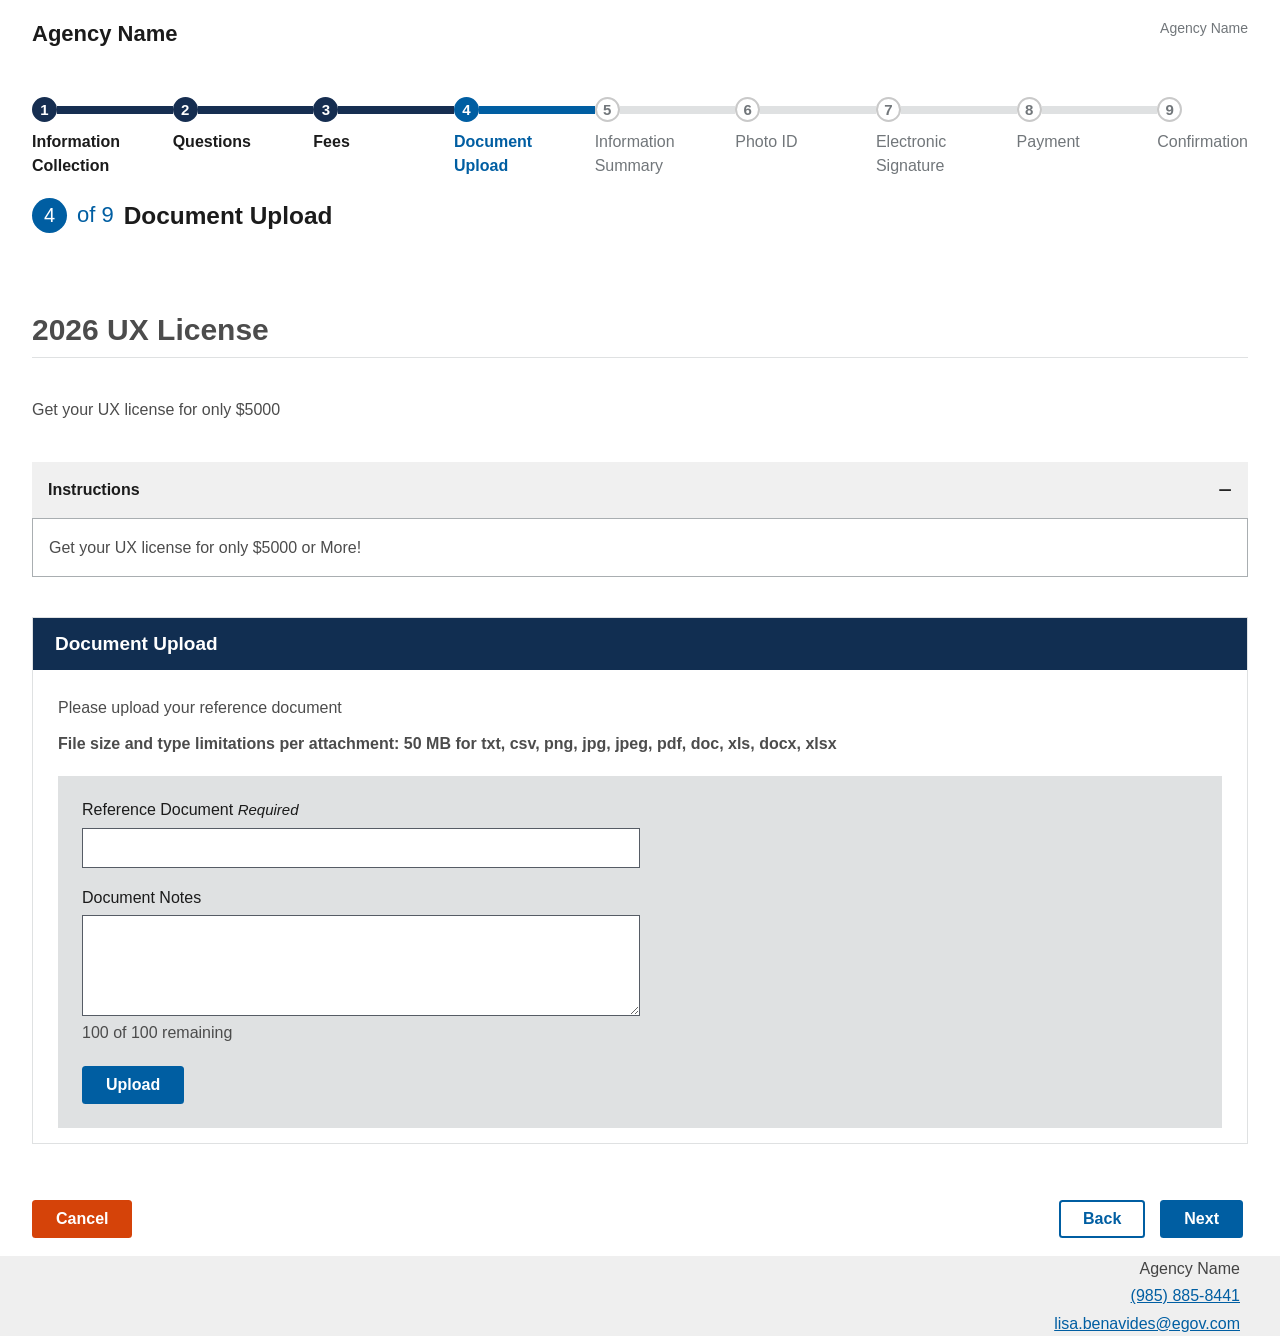
==== commit d7efdbb1: "Insert Photo ID as step 6 of 9; push Electronic Signature to step 7; update all step indicators, hea" ====
--- a/document-upload.html
+++ b/document-upload.html
@@ -76,6 +76,13 @@
       margin-top: 8rem;
       margin-bottom: 4rem;
     }
+
+    .usa-textarea:disabled {
+      background-color: #f0f0f0;
+      color: #454545;
+      cursor: not-allowed;
+      border-color: #c9c9c9;
+    }
   </style>
 </head>
 
@@ -111,6 +118,9 @@
             <span class="usa-step-indicator__segment-label">Information Summary</span>
           </li>
           <li class="usa-step-indicator__segment">
+            <span class="usa-step-indicator__segment-label">Photo ID</span>
+          </li>
+          <li class="usa-step-indicator__segment">
             <span class="usa-step-indicator__segment-label">Electronic Signature</span>
           </li>
           <li class="usa-step-indicator__segment">
@@ -126,7 +136,7 @@
       <div class="usa-step-indicator__header">
         <h1 class="usa-step-indicator__heading">
           <span class="usa-step-indicator__heading-counter">4</span>
-          <span class="usa-step-indicator__total-steps">of 8</span>
+          <span class="usa-step-indicator__total-steps">of 9</span>
           <span class="usa-step-indicator__heading-text">Document Upload</span>
         </h1>
       </div>
@@ -193,7 +203,7 @@
         <button type="button" class="usa-button usa-button--secondary">Cancel</button>
         <div style="display: flex; gap: 1rem;">
           <button type="button" class="usa-button usa-button--outline" onclick="window.location.href='fees.html'">Back</button>
-          <button type="button" class="usa-button">Next</button>
+          <button type="button" class="usa-button" onclick="window.location.href='information-summary.html'">Next</button>
         </div>
       </div>
 
@@ -239,8 +249,9 @@
       }
     });
 
-    // Save clicked — show Delete
+    // Save clicked — show Delete, disable notes
     document.getElementById('save-btn').addEventListener('click', function () {
+      document.getElementById('doc-notes').disabled = true;
       showState('delete');
     });
 
@@ -251,11 +262,21 @@
       showState('upload');
     });
 
-    // Delete clicked — clear and return to Upload
+    // Delete clicked — clear, re-enable notes, return to Upload
     document.getElementById('delete-btn').addEventListener('click', function () {
       refDocInput.value = '';
       filePicker.value = '';
+      document.getElementById('doc-notes').disabled = false;
       showState('upload');
+    });
+
+    // Step indicator navigation
+    var stepPages = ['index.html', 'questions.html', 'fees.html', 'document-upload.html', 'information-summary.html', 'photo-id.html', 'electronic-signature.html'];
+    document.querySelectorAll('.usa-step-indicator__segment').forEach(function (segment, i) {
+      if (stepPages[i]) {
+        segment.style.cursor = 'pointer';
+        segment.addEventListener('click', function () { window.location.href = stepPages[i]; });
+      }
     });
 
     // Accordion toggle
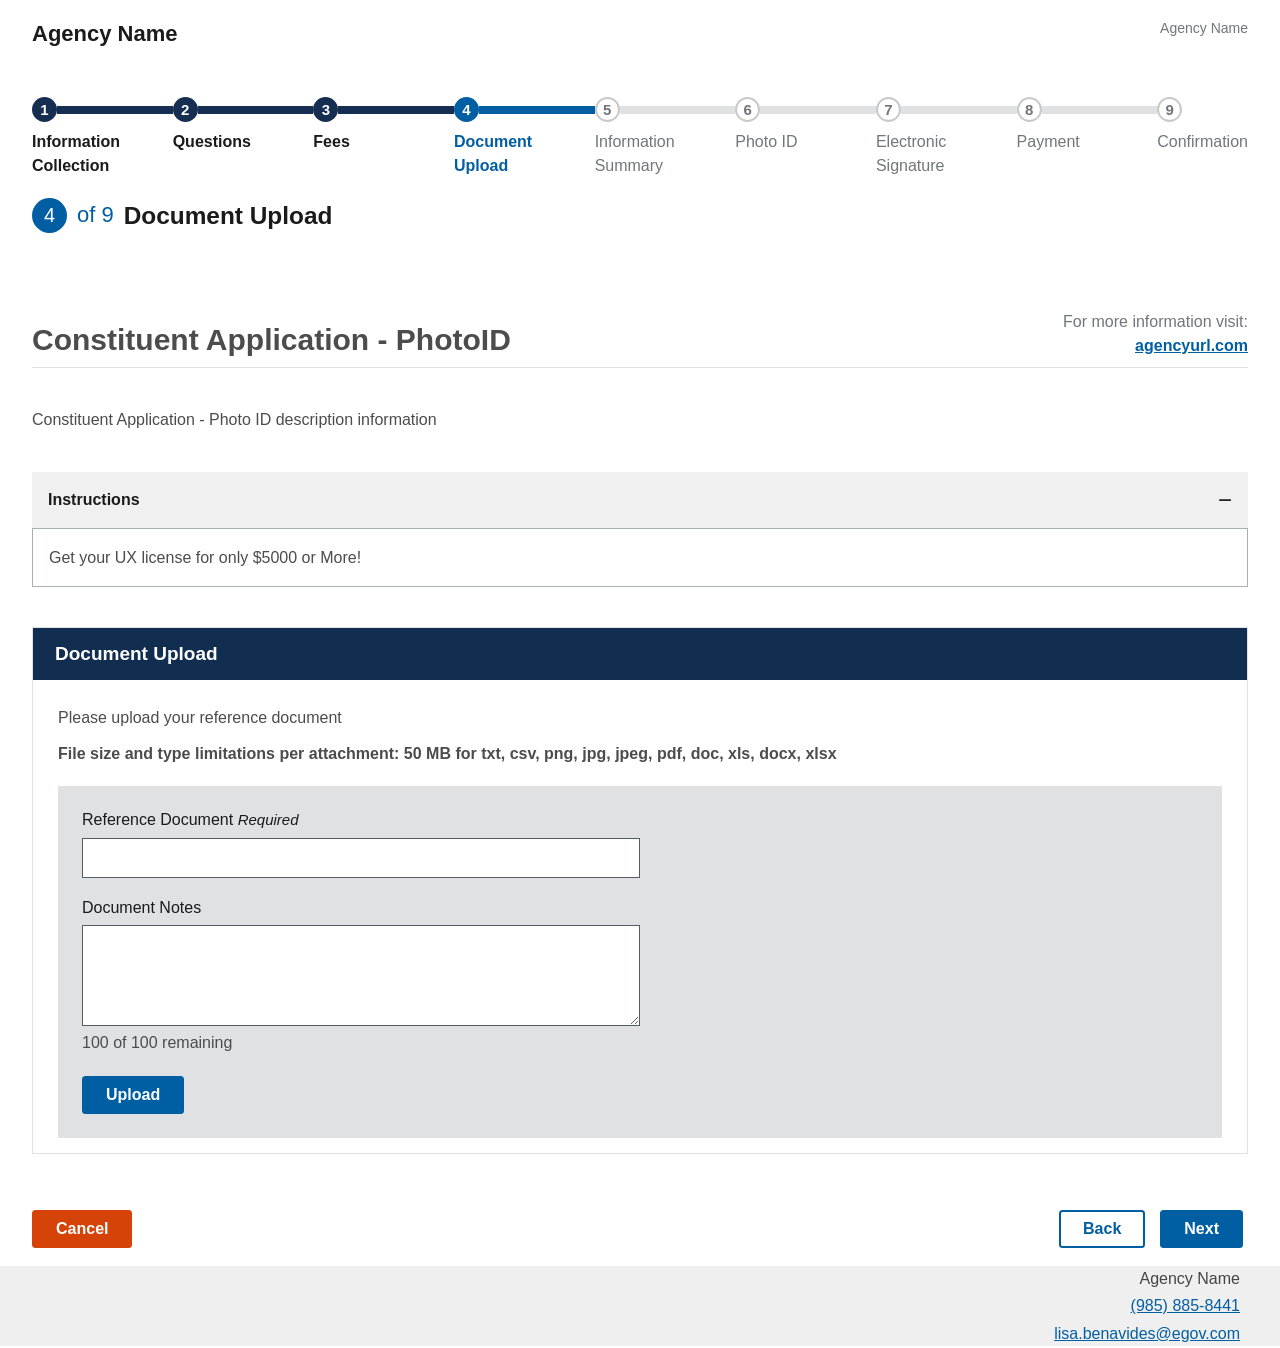
==== commit 7b20a08d: "layout updates" ====
--- a/document-upload.html
+++ b/document-upload.html
@@ -4,7 +4,7 @@
 <head>
   <meta charset="UTF-8" />
   <meta name="viewport" content="width=device-width, initial-scale=1.0" />
-  <title>2026 UX License - Document Upload</title>
+  <title>Constituent Application - PhotoID - Document Upload</title>
   <link rel="stylesheet" href="css/styles.css" />
   <style>
     /* Fix the CSS variable typo in styles.css for step labels */
@@ -73,8 +73,36 @@
 
     /* Constituent page spacing overrides */
     .app-builder-content__heading {
+      border-bottom: none;
+      padding-bottom: 0;
+      margin: 0;
+    }
+
+    .heading-url-row {
+      display: flex;
+      justify-content: space-between;
+      align-items: flex-end;
+      border-bottom: 1px solid #dfe1e2;
+      padding-bottom: 1rem;
       margin-top: 8rem;
       margin-bottom: 4rem;
+    }
+
+    .heading-url-row__url {
+      display: flex;
+      flex-direction: column;
+      align-items: flex-end;
+      gap: 0.6rem;
+      font-size: 1.6rem;
+      color: #71767a;
+      padding-bottom: 0.2rem;
+    }
+
+    .heading-url-row__url a {
+      color: #005ea2;
+      text-decoration: underline;
+      font-size: 1.6rem;
+      font-weight: 700;
     }
 
     .usa-textarea:disabled {
@@ -142,8 +170,14 @@
       </div>
 
       <!-- Title / Description -->
-      <h1 class="app-builder-content__heading">2026 UX License</h1>
-      <p class="app-builder-content__text">Get your UX license for only $5000</p>
+      <div class="heading-url-row">
+        <h1 class="app-builder-content__heading">Constituent Application - PhotoID</h1>
+        <div class="heading-url-row__url">
+          <span>For more information visit:</span>
+          <a href="#">agencyurl.com</a>
+        </div>
+      </div>
+      <p class="app-builder-content__text">Constituent Application - Photo ID description information</p>
 
       <!-- Instructions Accordion (expanded by default) -->
       <div class="usa-accordion usa-accordion--bordered" style="margin-top: 4rem; margin-bottom: 4rem;">
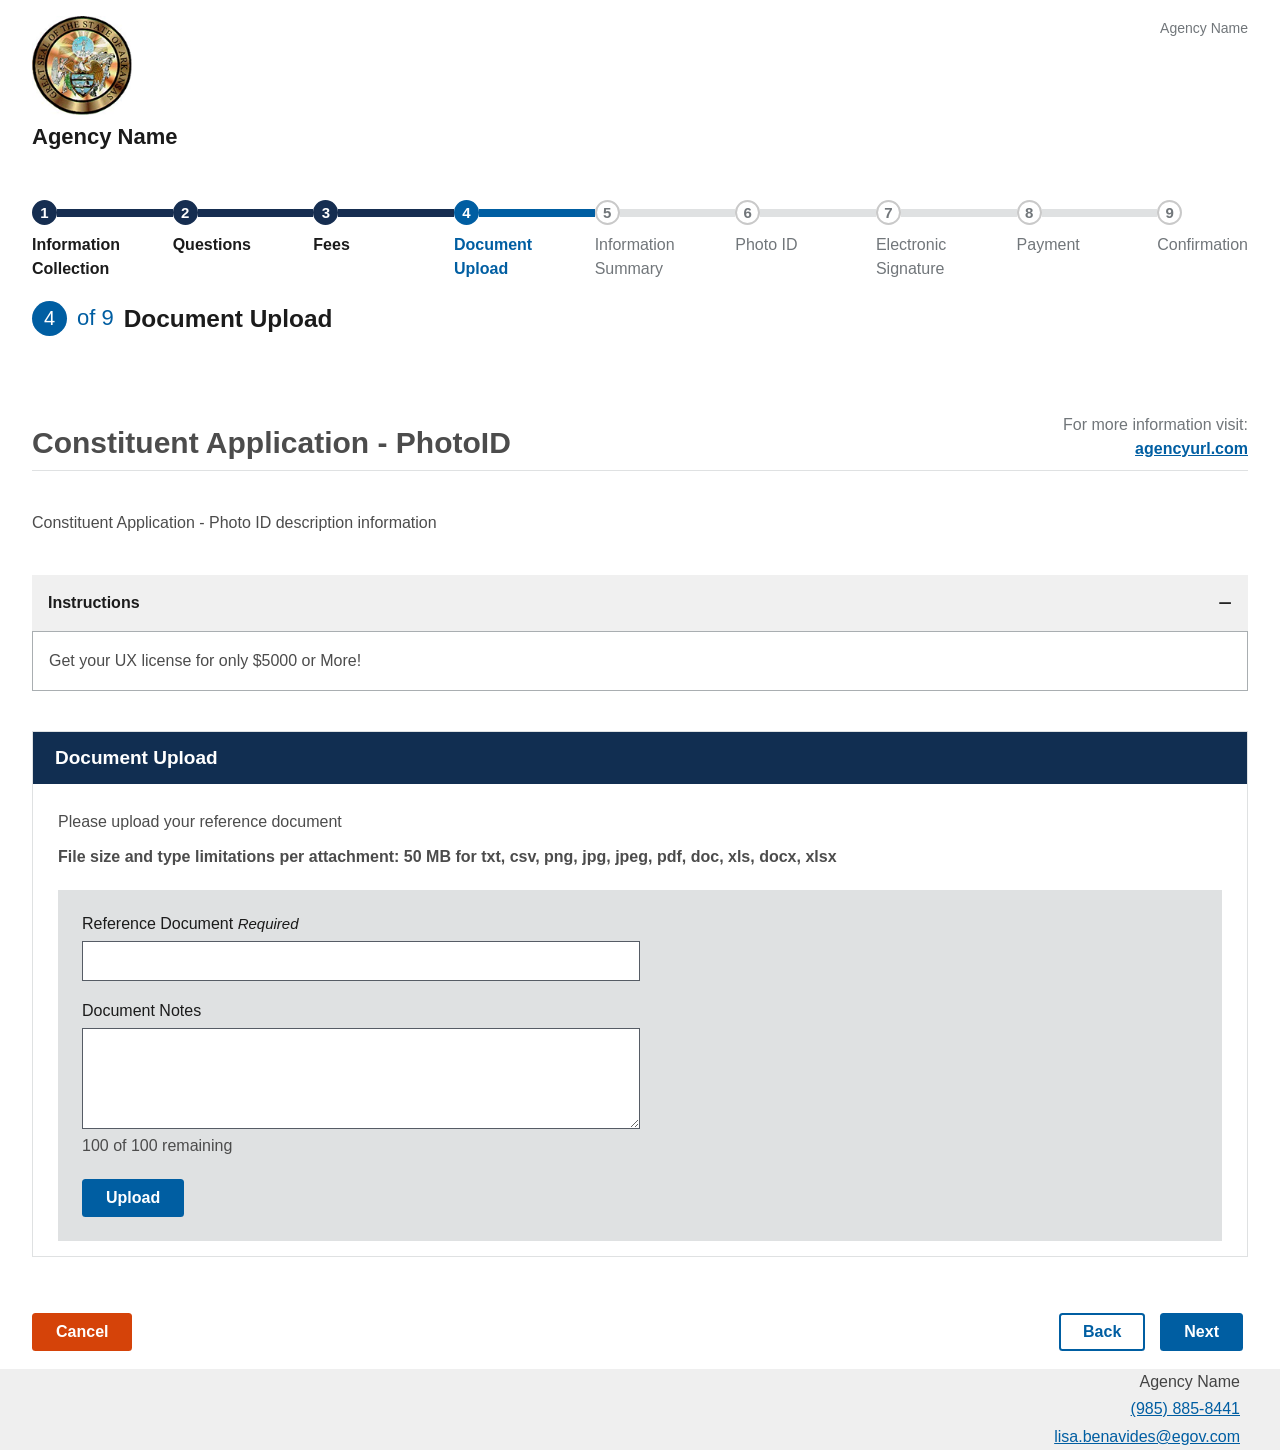
==== commit 22633462: "logo added" ====
--- a/document-upload.html
+++ b/document-upload.html
@@ -27,6 +27,11 @@
       gap: 0.4rem;
     }
 
+    .constituent-header__logo {
+      max-height: 100px;
+      max-width: 100px;
+    }
+
     .constituent-header__agency-name {
       font-size: 2.2rem;
       font-weight: 700;
@@ -120,6 +125,7 @@
     <!-- Header -->
     <header class="constituent-header">
       <div class="constituent-header__brand">
+        <img class="constituent-header__logo" src="assets/agency-logo.png" alt="Agency Logo" />
         <p class="constituent-header__agency-name">Agency Name</p>
       </div>
       <div class="constituent-header__aside">Agency Name</div>
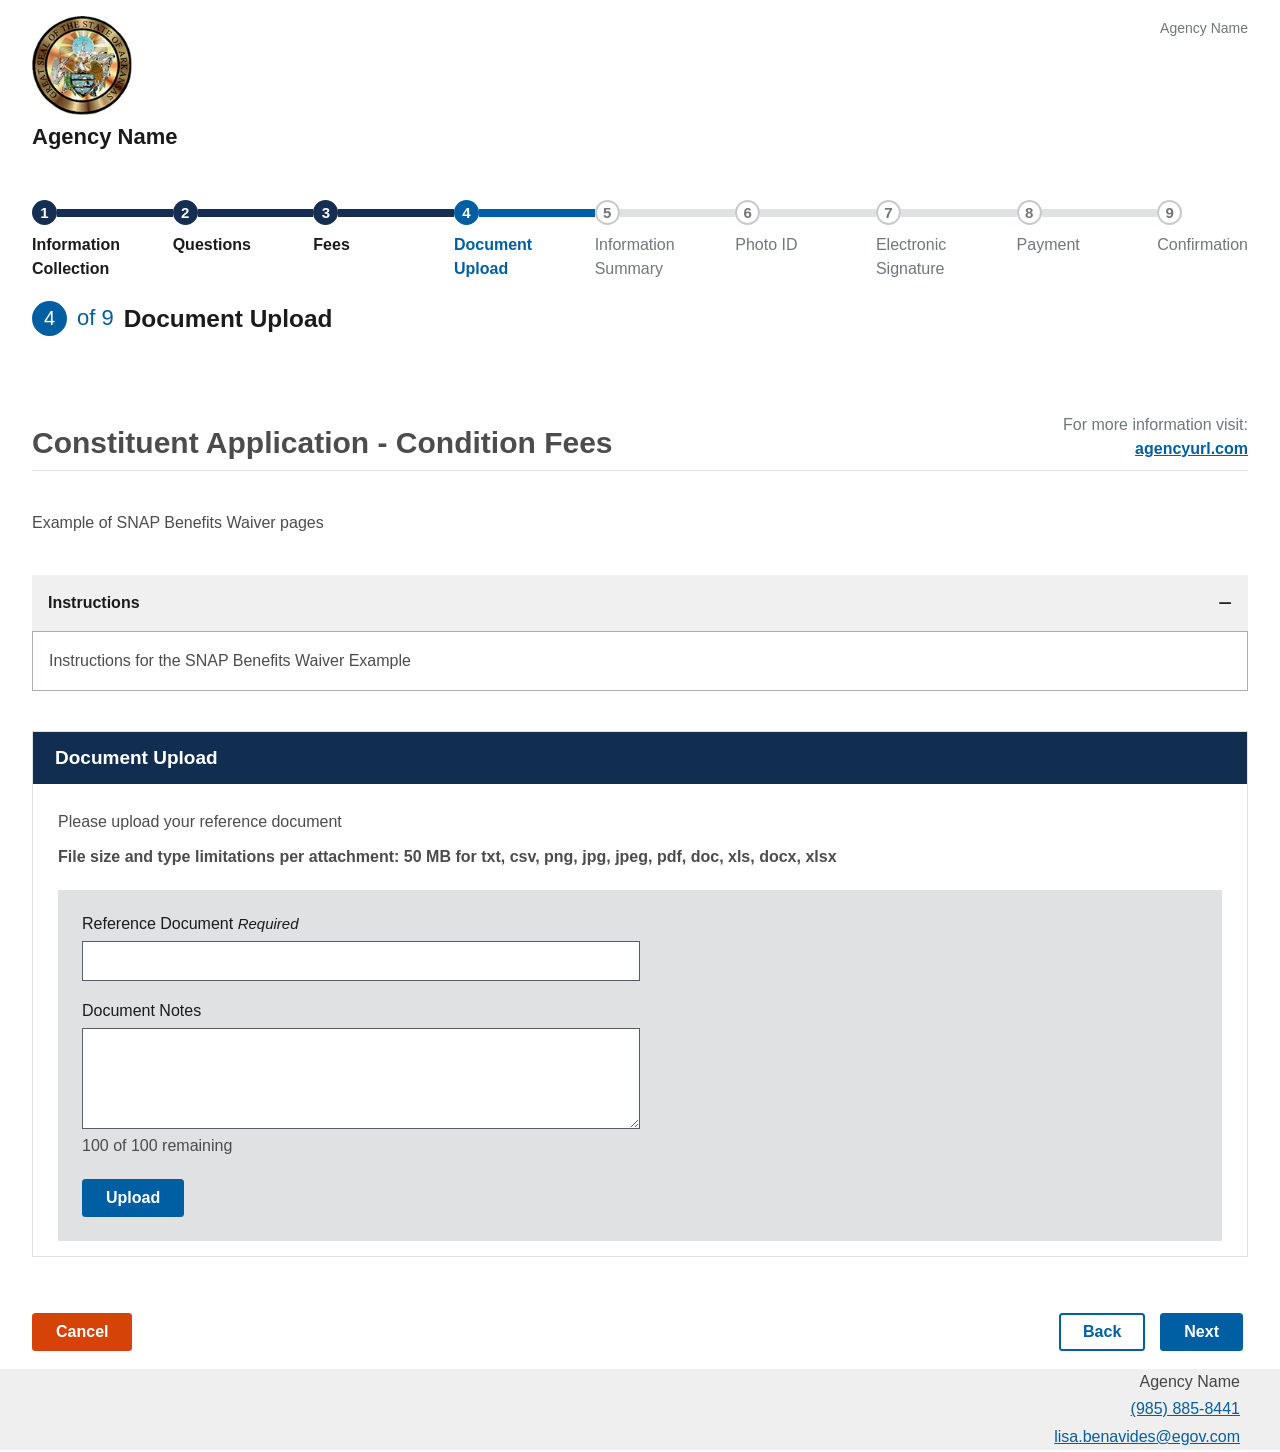
==== commit a6b3ec21: "conditional fee updates" ====
--- a/document-upload.html
+++ b/document-upload.html
@@ -177,13 +177,13 @@
 
       <!-- Title / Description -->
       <div class="heading-url-row">
-        <h1 class="app-builder-content__heading">Constituent Application - PhotoID</h1>
+        <h1 class="app-builder-content__heading">Constituent Application - Condition Fees</h1>
         <div class="heading-url-row__url">
           <span>For more information visit:</span>
           <a href="#">agencyurl.com</a>
         </div>
       </div>
-      <p class="app-builder-content__text">Constituent Application - Photo ID description information</p>
+      <p class="app-builder-content__text">Example of SNAP Benefits Waiver pages</p>
 
       <!-- Instructions Accordion (expanded by default) -->
       <div class="usa-accordion usa-accordion--bordered" style="margin-top: 4rem; margin-bottom: 4rem;">
@@ -193,7 +193,7 @@
           </button>
         </h3>
         <div id="instructions-content" class="usa-accordion__content">
-          <p style="margin: 0; font-size: 1.6rem;">Get your UX license for only $5000 or More!</p>
+          <p style="margin: 0; font-size: 1.6rem;">Instructions for the SNAP Benefits Waiver Example</p>
         </div>
       </div>
 
--- a/css/styles.css
+++ b/css/styles.css
@@ -486,6 +486,17 @@
 
 .usa-link:hover {
   color: #1a4480;
+}
+
+.usa-tag {
+  font-family: Source Sans Pro Web, Helvetica Neue, Helvetica, Roboto, Arial, sans-serif;
+  font-size: 1.4rem;
+  color: #fff;
+  text-transform: uppercase;
+  background-color: #5c5c5c;
+  border-radius: 2px;
+  margin-right: .25rem;
+  padding: 1px .5rem;
 }
 
 .usa-button {
@@ -1846,89 +1857,6 @@
 
 /* USWDS Error Styles
    ========================================================================== */
-
-/* Error Alert */
-.usa-alert {
-  position: relative;
-  padding: 1.6rem 1.6rem 1.6rem 6rem;
-  background-color: #f4e3db;
-  border-left: 0.5rem solid #d54309;
-  margin-bottom: 2.4rem;
-}
-
-.usa-alert--error {
-  background-color: #f4e3db;
-  border-left-color: #d54309;
-}
-
-.usa-alert--success {
-  background-color: #ecf3ec;
-  border-left-color: #00a91c;
-}
-
-.usa-alert--info {
-  background-color: #e7f6f8;
-  border-left-color: #00bde3;
-}
-
-.usa-alert__body {
-  position: relative;
-}
-
-.usa-alert__heading {
-  font-size: 1.8rem;
-  font-weight: 700;
-  margin: 0 0 0.8rem 0;
-  color: #1b1b1b;
-}
-
-.usa-alert__text {
-  font-size: 1.6rem;
-  margin: 0;
-  color: #1b1b1b;
-  line-height: 1.5;
-}
-
-.usa-alert::before {
-  content: "";
-  position: absolute;
-  left: 1.6rem;
-  top: 1.6rem;
-  width: 3.2rem;
-  height: 3.2rem;
-  background-color: #d54309;
-  border-radius: 50%;
-}
-
-.usa-alert::after {
-  content: "!";
-  position: absolute;
-  left: 2.8rem;
-  top: 2rem;
-  color: #fff;
-  font-size: 2.4rem;
-  font-weight: 700;
-  line-height: 1;
-}
-
-.usa-alert--success::before {
-  background-color: #00a91c;
-}
-
-.usa-alert--success::after {
-  content: "✓";
-  left: 2.7rem;
-}
-
-.usa-alert--info::before {
-  background-color: #00bde3;
-}
-
-.usa-alert--info::after {
-  content: "i";
-  left: 3rem;
-  font-style: italic;
-}
 
 /* Field Level Error Styles */
 .usa-form-group--error {
